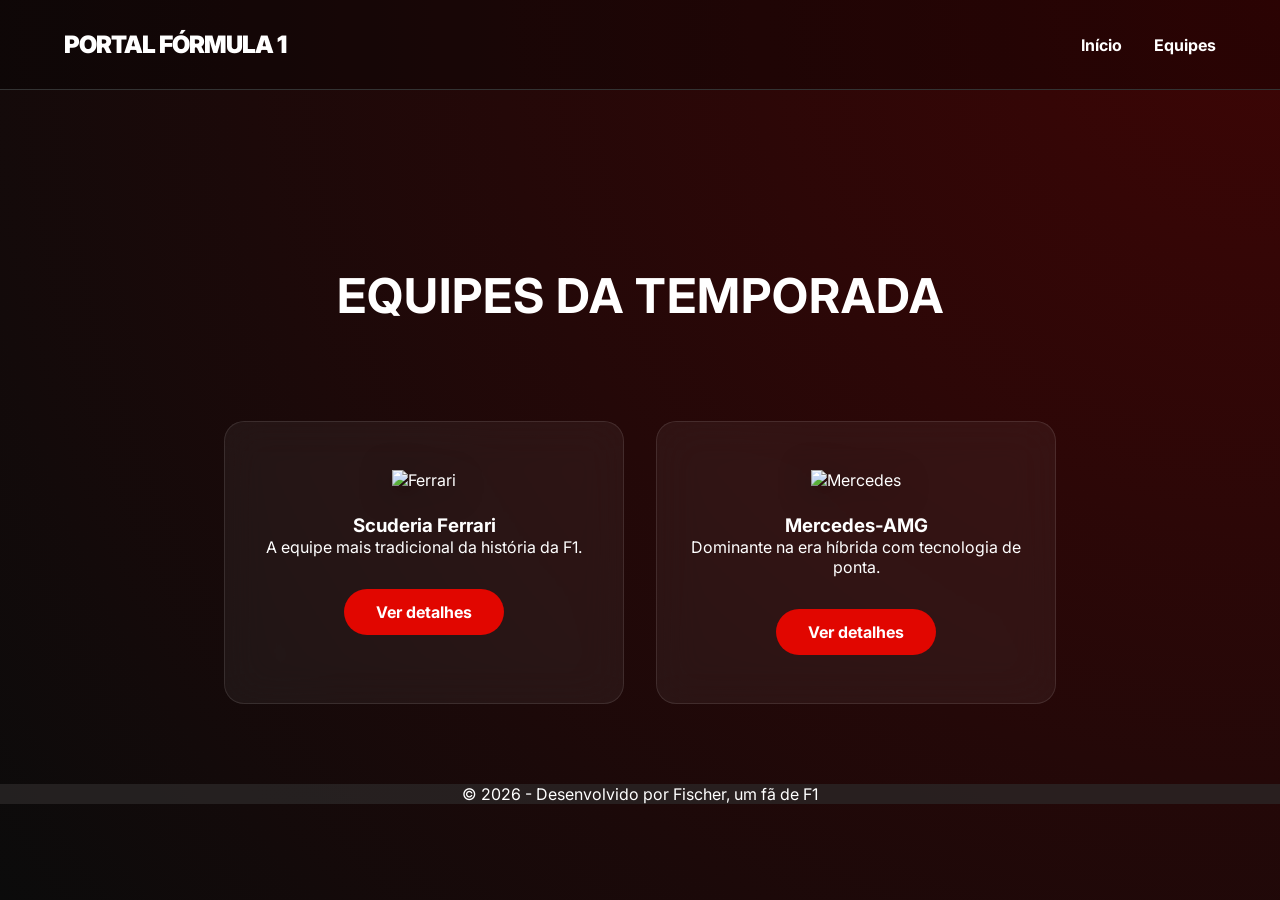
==== index.html @ eaa626af "first commit" ====
<!DOCTYPE html>
<html lang="pt-br">
<head>
    <meta charset="UTF-8">
    <meta name="viewport" content="width=device-width, initial-scale=1.0">
    <title>F1 World - Equipes</title>
    <link rel="stylesheet" href="style.css">
</head>
<body>

    <header>
        <h1>Portal Fórmula 1</h1>
        <nav>
            <ul>
                <li><a href="index.html" class="btn-header">Início</a></li>
                <li><a href="#equipes" class="btn-header">Equipes</a></li>
            </ul>
        </nav>
    </header>

    <main>
        
        <section id="equipes">
            <h2>Equipes da Temporada</h2>
            
            <div class="team-grid">
                
                <article class="team-card">
                    <img src="logo-ferrari.png" alt="Ferrari">
                    <h3>Scuderia Ferrari</h3>
                    <p>A equipe mais tradicional da história da F1.</p>
                    <a href="ferrari.html" class="btn-details">Ver detalhes</a>
                </article>

                <article class="team-card">
                    <img src="logo-mercedes.png" alt="Mercedes">
                    <h3>Mercedes-AMG</h3>
                    <p>Dominante na era híbrida com tecnologia de ponta.</p>
                    <a href="mercedes.html" class="btn-details">Ver detalhes</a>
                </article>

            </div>
    </section>
    </main>

    <footer>
        <p>&copy; 2026 - Desenvolvido por Fischer, um fã de F1</p>
    </footer>


    <script src="script.js"></script>
</body>
</html>
---- style.css ----
/* 1. Importando uma fonte moderna do Google Fonts */
@import url('https://fonts.googleapis.com/css2?family=Inter:wght@400;700;900&display=swap');

/* 2. Variáveis de Cor (Facilita a manutenção) */
:root {
    --f1-red: #e10600;
    --dark-grey: #1a1a1a;
    /* Cores para o efeito de vidro */
    --glass: rgba(255, 255, 255, 0.05);
    --glass-border: rgba(255, 255, 255, 0.1);
}

/* 3. Reset Básico (Remove margens padrão do navegador) */
* {
    margin: 0;
    padding: 0;
    box-sizing: border-box;
}

body {
    font-family: 'Inter', sans-serif;
    color: white;
    min-height: 100vh;
    background: radial-gradient(circle at top right, #3d0505, #0b0b0b);
    background-attachment: fixed;
}

/* 4. Header Estilo Webflow */
header {
    height: 10vh;
    display: flex;
    justify-content: space-between;
    align-items: center;
    background: rgba(0, 0, 0, 0.3);
    padding: 2em 5%;
    border-bottom: 1px solid #333;
}

header h1 {
    font-weight: 900;
    text-transform: uppercase;
    letter-spacing: -1px;
    font-size: 1.5em;
}

nav ul {
    display: flex;
    list-style: none;
    gap: 2em;
}

nav a {
    color: white;
    text-decoration: none;
    font-weight: 700;
    transition: 0.3s;
}

nav a:hover {
    color: var(--f1-red);
}

/* 5. Grid de Equipes (Página Principal) */
#equipes {
    padding: 5em 5%;
}

#equipes h2 {
    text-align: center;
    font-size: 3em;
    padding: 2em 0;
    text-transform: uppercase;
    letter-spacing: 1px;
    /*margin-bottom: 3em;*/
}

/* --- O segredo do alinhamento "Um ao lado do outro" --- */
.team-grid {
    display: flex; /* Faz os itens ficarem em linha */
    flex-wrap: wrap; /* Se não couber na tela, ele joga para baixo (importante para celular) */
    justify-content: center; /* Centraliza os cards */
    gap: 2em; /* Espaço entre os cards */
    padding: 0 5%;
}

/* --- Card Estilo Vidro Fosco --- */
.team-card {
    flex: 1; /* Faz os cards tentarem ocupar o mesmo espaço */
    min-width: 300px; /* Não deixa o card ficar espremido demais */
    max-width: 400px; /* Não deixa o card ficar largo demais em telas gigantes */
    
    background: var(--glass);
    backdrop-filter: blur(20px); /* O desfoque do vidro */
    
    border: 1px solid var(--glass-border);
    border-radius: 20px;
    padding: 3em 2em;
    text-align: center;
    transition: all 0.4s ease;
}

.team-card:hover {
    transform: translateY(-10px);
    background: rgba(225, 6, 0, 0.1); /* Fica levemente avermelhado no hover */
    border-color: var(--f1-red);
    box-shadow: 0 20px 40px rgba(0,0,0,0.4);
}

.team-card img {
    width: 100px;
    filter: drop-shadow(0 5px 15px rgba(0,0,0,0.5));
    margin-bottom: 1.5rem;
}

.btn-details {
    display: inline-block;
    margin-top: 2em;
    padding: 0.8em 2em;
    background: var(--f1-red);
    color: white;
    text-decoration: none;
    border-radius: 50px;
    font-weight: bold;
    transition: 0.3s;
}

.btn-details:hover {
    box-shadow: 0 0 20px var(--f1-red);
    letter-spacing: 1px;
}

footer {
    text-align: center;
    background-color: rgba(44, 39, 39, 0.745);
}
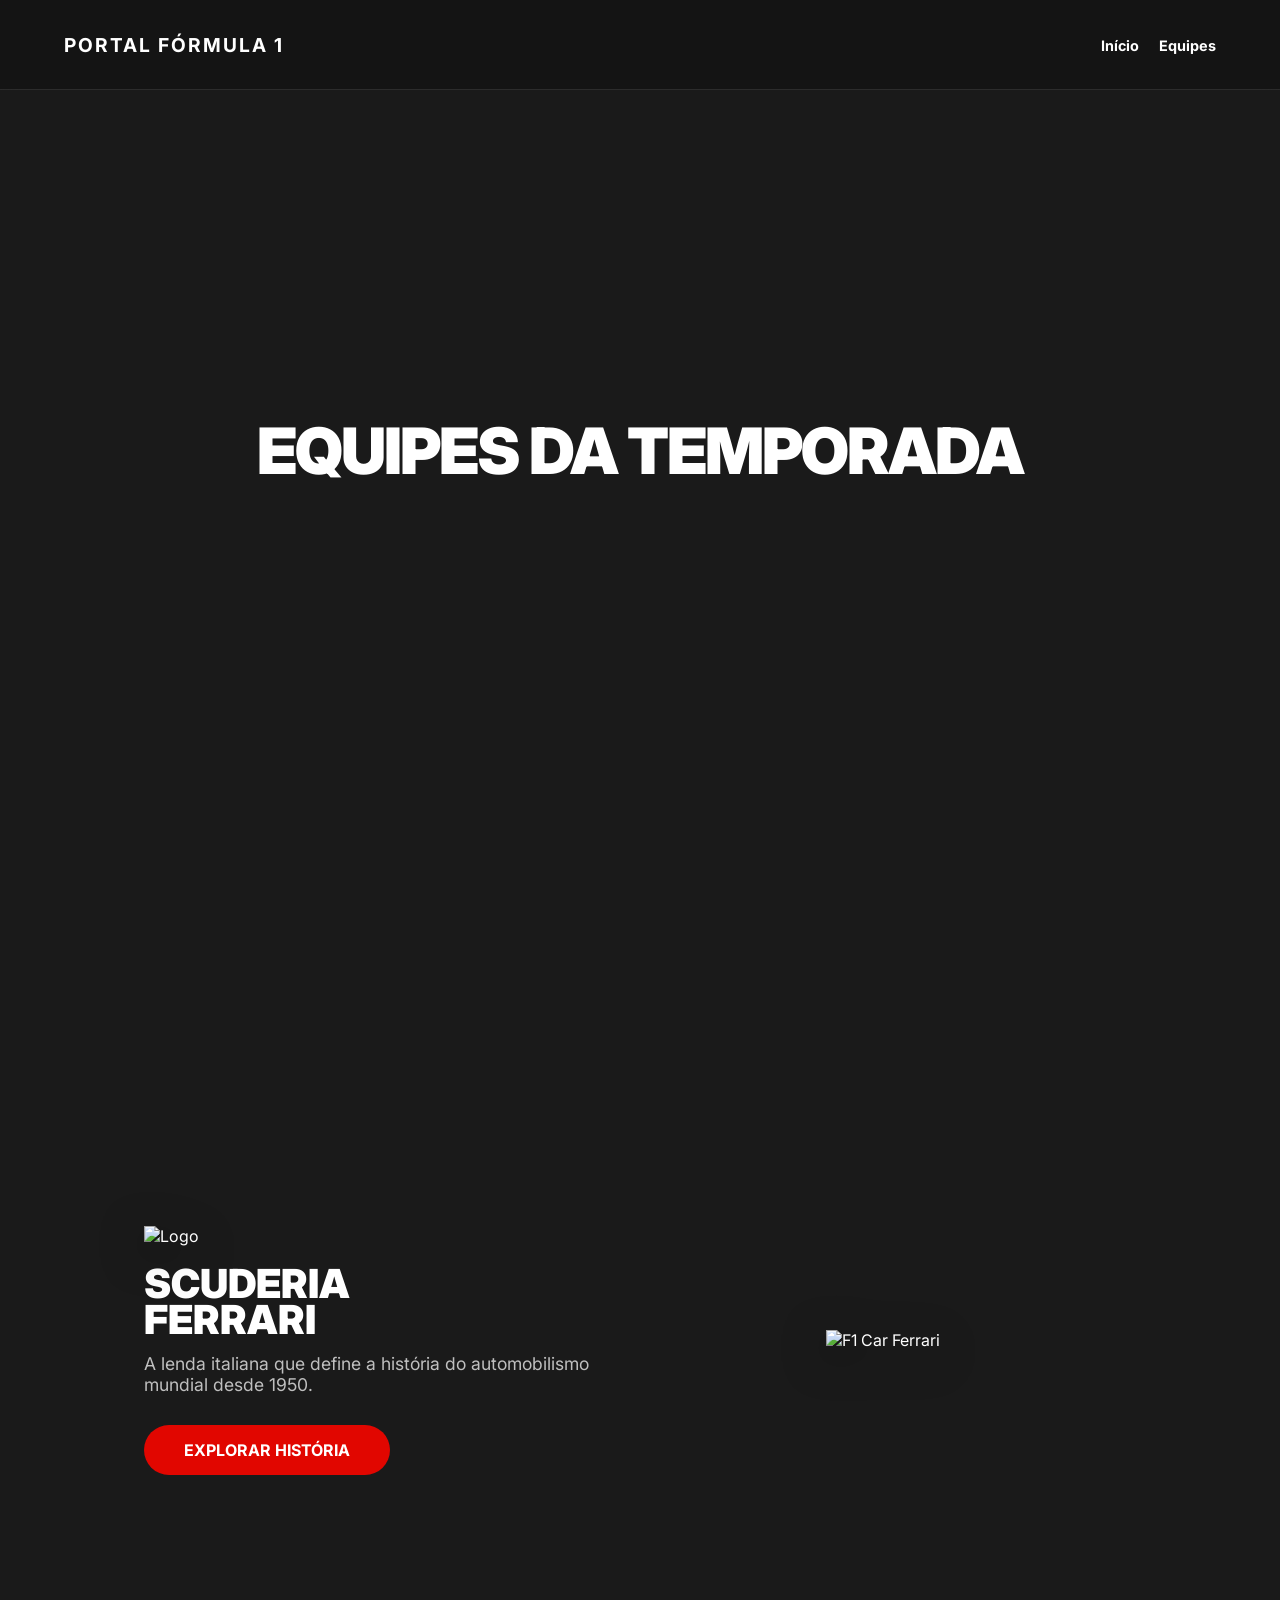
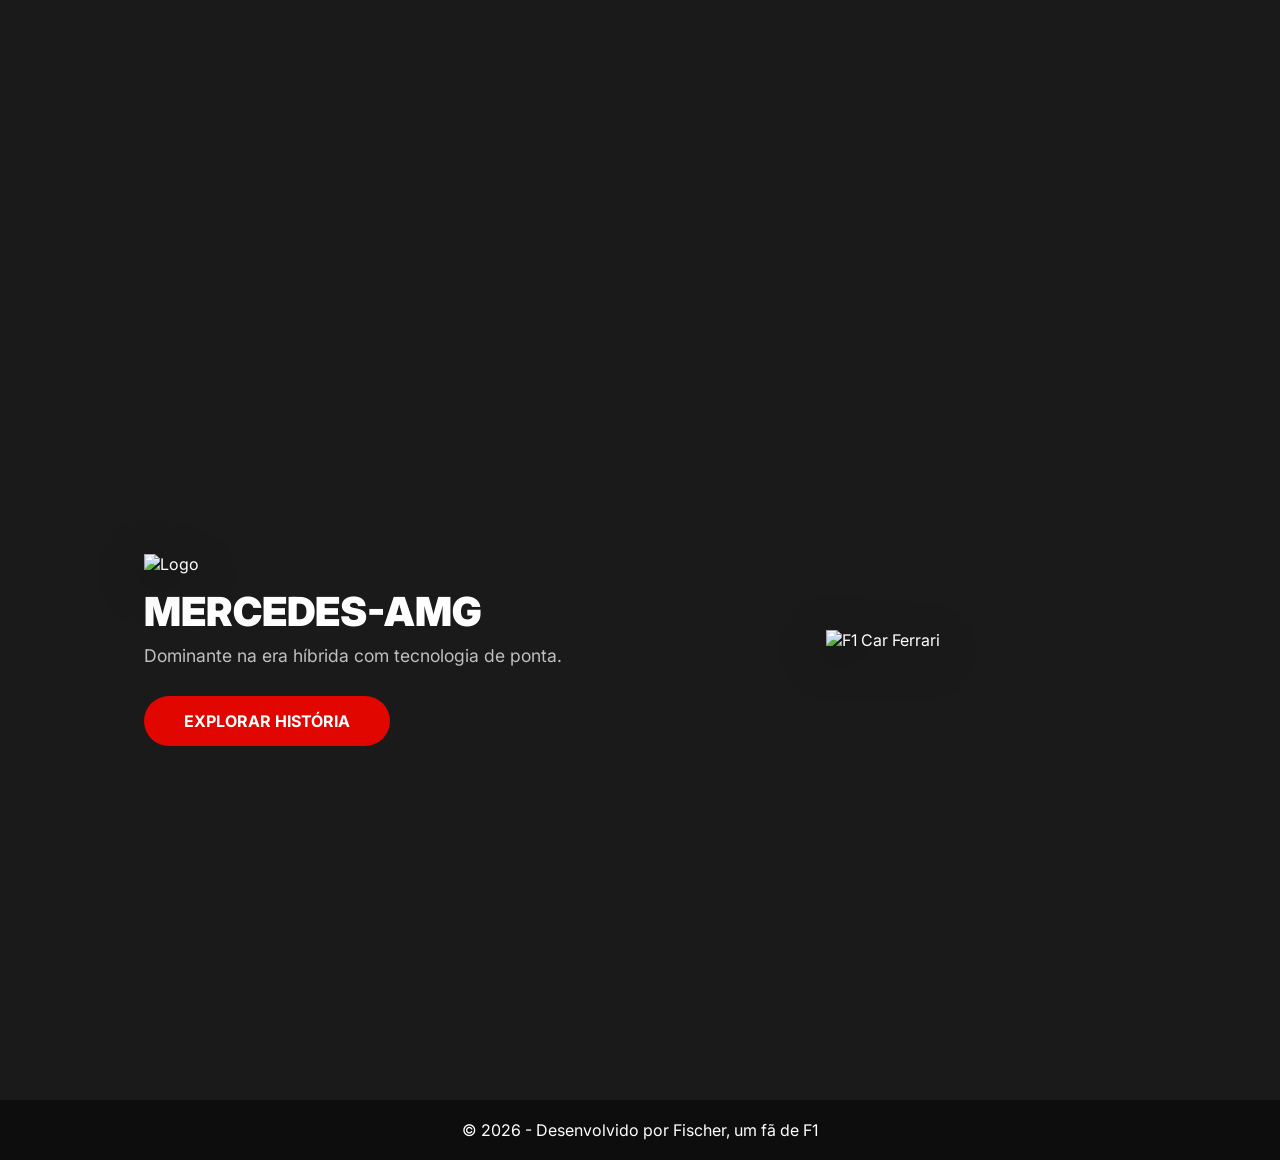
==== commit f6b1d83b: "The temas sections changed its structure, scroll snap web site, full page contents" ====
--- a/index.html
+++ b/index.html
@@ -19,35 +19,44 @@
     </header>
 
     <main>
-        
-        <section id="equipes">
+        <section class="full-page intro">
             <h2>Equipes da Temporada</h2>
-            
-            <div class="team-grid">
-                
-                <article class="team-card">
-                    <img src="logo-ferrari.png" alt="Ferrari">
-                    <h3>Scuderia Ferrari</h3>
-                    <p>A equipe mais tradicional da história da F1.</p>
-                    <a href="ferrari.html" class="btn-details">Ver detalhes</a>
-                </article>
+        </section>
 
-                <article class="team-card">
-                    <img src="logo-mercedes.png" alt="Mercedes">
+        <section class="full-page team-section" data-color="#e10600">
+            <article class="team-content">
+                <div class="team-info">
+                    <img src="logo-ferrari-small.png" alt="Logo" style="width: 60px; margin-bottom: 20px;">
+                    <h3>Scuderia<br>Ferrari</h3>
+                    <p>A lenda italiana que define a história do automobilismo mundial desde 1950.</p>
+                    <a href="teams/ferrari.html" class="btn-details">Explorar História</a>
+                </div>
+                <div class="team-image">
+                    <img src="carro-ferrari.png" alt="F1 Car Ferrari">
+                </div>
+            </article>
+        </section>
+
+
+        <section class="full-page team-section" data-color="#00a19c">
+            <article class="team-content">
+                <div class="team-info">
+                    <img src="logo-ferrari-small.png" alt="Logo" style="width: 60px; margin-bottom: 20px;">
                     <h3>Mercedes-AMG</h3>
                     <p>Dominante na era híbrida com tecnologia de ponta.</p>
-                    <a href="mercedes.html" class="btn-details">Ver detalhes</a>
-                </article>
-
-            </div>
-    </section>
+                    <a href="teams/mercedes.html" class="btn-details">Explorar História</a>
+                </div>
+                <div class="team-image">
+                    <img src="carro-ferrari.png" alt="F1 Car Ferrari">
+                </div>
+            </article>
+        </section> 
     </main>
 
     <footer>
         <p>&copy; 2026 - Desenvolvido por Fischer, um fã de F1</p>
     </footer>
 
-
     <script src="script.js"></script>
 </body>
 </html>
--- a/style.css
+++ b/style.css
@@ -1,135 +1,194 @@
-/* 1. Importando uma fonte moderna do Google Fonts */
 @import url('https://fonts.googleapis.com/css2?family=Inter:wght@400;700;900&display=swap');
 
-/* 2. Variáveis de Cor (Facilita a manutenção) */
 :root {
     --f1-red: #e10600;
-    --dark-grey: #1a1a1a;
-    /* Cores para o efeito de vidro */
     --glass: rgba(255, 255, 255, 0.05);
     --glass-border: rgba(255, 255, 255, 0.1);
 }
 
-/* 3. Reset Básico (Remove margens padrão do navegador) */
 * {
     margin: 0;
     padding: 0;
     box-sizing: border-box;
 }
 
+/* Configuração do Scroll 'Imã' */
+html {
+    scroll-snap-type: y inherit;
+    scroll-behavior: smooth;
+}
+
 body {
     font-family: 'Inter', sans-serif;
     color: white;
-    min-height: 100vh;
-    background: radial-gradient(circle at top right, #3d0505, #0b0b0b);
-    background-attachment: fixed;
+    background-color: #1a1a1a; /* Cor inicial */
+    transition: background-color 0.8s ease; /* Transição suave da cor de fundo */
 }
 
-/* 4. Header Estilo Webflow */
+/* Header Fixo e Transparente */
 header {
+    position: fixed;
+    top: 0;
+    width: 100%;
     height: 10vh;
     display: flex;
     justify-content: space-between;
     align-items: center;
-    background: rgba(0, 0, 0, 0.3);
-    padding: 2em 5%;
-    border-bottom: 1px solid #333;
+    padding: 0 5%;
+    background: rgba(0, 0, 0, 0.2);
+    backdrop-filter: blur(10px);
+    z-index: 1000;
+    border-bottom: 1px solid var(--glass-border);
 }
 
 header h1 {
-    font-weight: 900;
+    font-size: 1.2rem;
     text-transform: uppercase;
-    letter-spacing: -1px;
-    font-size: 1.5em;
+    letter-spacing: 2px;
 }
 
 nav ul {
     display: flex;
     list-style: none;
-    gap: 2em;
+    gap: 20px;
 }
 
 nav a {
     color: white;
     text-decoration: none;
     font-weight: 700;
-    transition: 0.3s;
+    font-size: 0.9rem;
 }
 
-nav a:hover {
-    color: var(--f1-red);
+/* Seções de Tela Cheia */
+.full-page {
+    height: 100vh;
+    width: 100%;
+    display: flex;
+    flex-direction: column;
+    justify-content: center;
+    align-items: center;
+    scroll-snap-align: start; /* Gruda no topo */
+    padding: 20px;
 }
 
-/* 5. Grid de Equipes (Página Principal) */
-#equipes {
-    padding: 5em 5%;
+/* Título de Introdução */
+.intro h2 {
+    font-size: 5vw; /* Tamanho responsivo */
+    text-transform: uppercase;
+    font-weight: 900;
+    letter-spacing: -2px;
 }
 
-#equipes h2 {
-    text-align: center;
-    font-size: 3em;
-    padding: 2em 0;
-    text-transform: uppercase;
-    letter-spacing: 1px;
-    /*margin-bottom: 3em;*/
+/* Conteúdo do Time (O "Card" Gigante) */
+/* Removemos o estilo de "caixa" e deixamos o conteúdo livre */
+.team-content {
+    width: 100%;
+    height: 100%;
+    display: grid;
+    /* Criamos 2 colunas: uma para texto e outra para a imagem do carro */
+    grid-template-columns: 1fr 1fr; 
+    align-items: center;
+    padding: 0 10%;
+    gap: 50px;
 }
 
-/* --- O segredo do alinhamento "Um ao lado do outro" --- */
-.team-grid {
-    display: flex; /* Faz os itens ficarem em linha */
-    flex-wrap: wrap; /* Se não couber na tela, ele joga para baixo (importante para celular) */
-    justify-content: center; /* Centraliza os cards */
-    gap: 2em; /* Espaço entre os cards */
-    padding: 0 5%;
+/* Estilo para o lado do Texto */
+.team-info {
+    text-align: left; /* Alinhado à esquerda para um ar mais editorial */
+    z-index: 2;
 }
 
-/* --- Card Estilo Vidro Fosco --- */
-.team-card {
-    flex: 1; /* Faz os cards tentarem ocupar o mesmo espaço */
-    min-width: 300px; /* Não deixa o card ficar espremido demais */
-    max-width: 400px; /* Não deixa o card ficar largo demais em telas gigantes */
-    
-    background: var(--glass);
-    backdrop-filter: blur(20px); /* O desfoque do vidro */
-    
-    border: 1px solid var(--glass-border);
-    border-radius: 20px;
-    padding: 3em 2em;
-    text-align: center;
-    transition: all 0.4s ease;
+.team-info h3 {
+    font-size: clamp(3em, 8vw, 6em); /* Fonte gigante que se ajusta à tela */
+    font-weight: 900;
+    text-transform: uppercase;
+    line-height: 0.9;
+    margin-bottom: 20px;
 }
 
-.team-card:hover {
-    transform: translateY(-10px);
-    background: rgba(225, 6, 0, 0.1); /* Fica levemente avermelhado no hover */
-    border-color: var(--f1-red);
-    box-shadow: 0 20px 40px rgba(0,0,0,0.4);
+.team-info p {
+    font-size: 1.2rem;
+    max-width: 450px;
+    margin-bottom: 40px;
+    opacity: 0.9;
 }
 
-.team-card img {
-    width: 100px;
-    filter: drop-shadow(0 5px 15px rgba(0,0,0,0.5));
-    margin-bottom: 1.5rem;
+/* Estilo para a imagem (O Carro ou Logo Gigante) */
+.team-image {
+    display: flex;
+    justify-content: center;
+    align-items: center;
 }
 
+.team-image img {
+    width: 120%; /* Faz a imagem "transbordar" um pouco para dar estilo */
+    max-width: 800px;
+    filter: drop-shadow(0 20px 50px rgba(0,0,0,0.5));
+    transition: transform 0.5s ease;
+}
+
+/* Efeito de movimento na imagem quando passamos o mouse na seção */
+.team-section:hover .team-image img {
+    transform: scale(1.05) rotate(-2deg);
+}
+
+/* Responsividade: No celular, vira uma coluna só */
+@media (max-width: 900px) {
+    .team-content {
+        grid-template-columns: 1fr;
+        text-align: center;
+        padding-top: 10vh;
+    }
+    .team-info {
+        text-align: center;
+    }
+    .team-info p {
+        margin: 0 auto 30px auto;
+    }
+    .team-image img {
+        width: 100%;
+    }
+}
+
+.team-content img {
+    width: 150px;
+    margin-bottom: 20px;
+    filter: drop-shadow(0 10px 20px rgba(0,0,0,0.5));
+}
+
+.team-content h3 {
+    font-size: 2.5rem;
+    margin-bottom: 15px;
+}
+
+.team-content p {
+    font-size: 1.1rem;
+    color: rgba(255,255,255,0.8);
+    margin-bottom: 30px;
+}
+
+/* Botão Moderno */
 .btn-details {
     display: inline-block;
-    margin-top: 2em;
-    padding: 0.8em 2em;
+    padding: 15px 40px;
     background: var(--f1-red);
     color: white;
     text-decoration: none;
     border-radius: 50px;
     font-weight: bold;
-    transition: 0.3s;
+    text-transform: uppercase;
+    transition: 0.3s ease;
 }
 
 .btn-details:hover {
-    box-shadow: 0 0 20px var(--f1-red);
-    letter-spacing: 1px;
+    transform: scale(1.05);
+    box-shadow: 0 0 30px var(--f1-red);
 }
 
 footer {
+    padding: 20px;
     text-align: center;
-    background-color: rgba(44, 39, 39, 0.745);
+    background: rgba(0,0,0,0.5);
+    scroll-snap-align: end;
 }
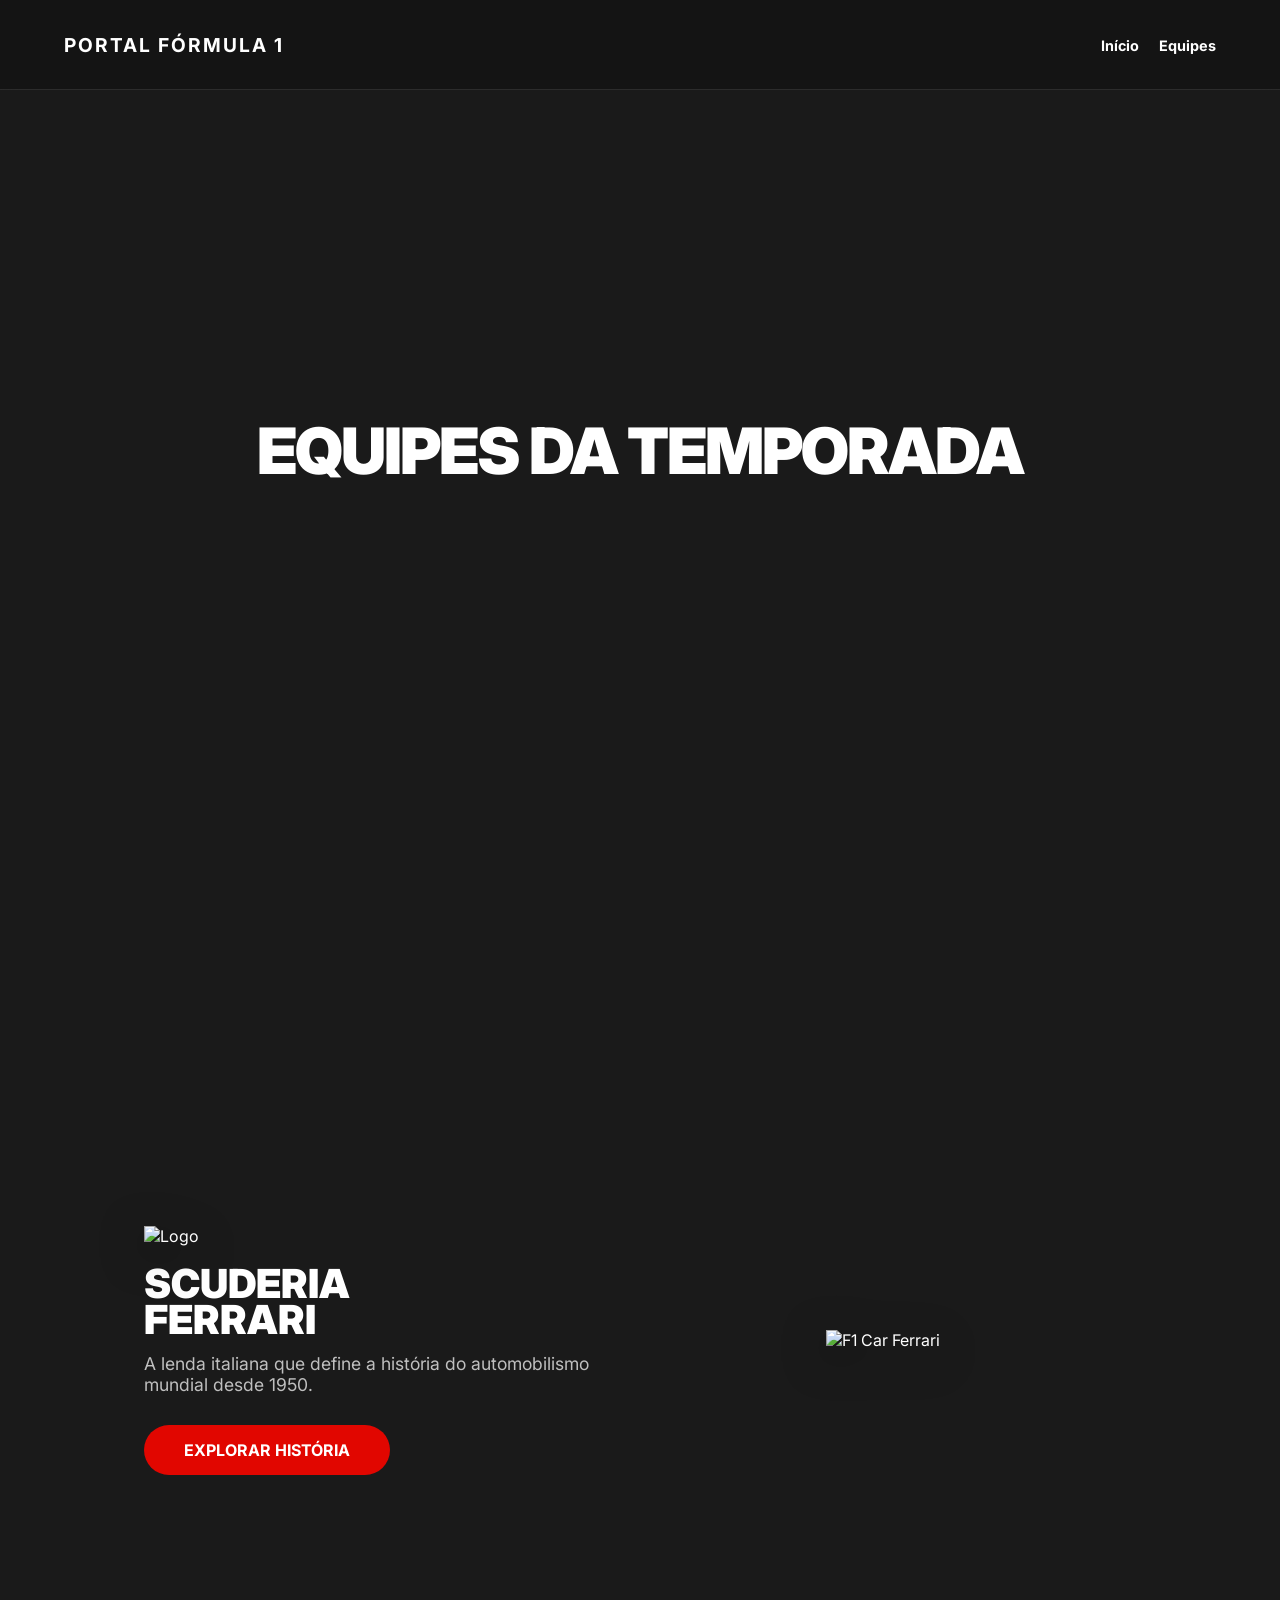
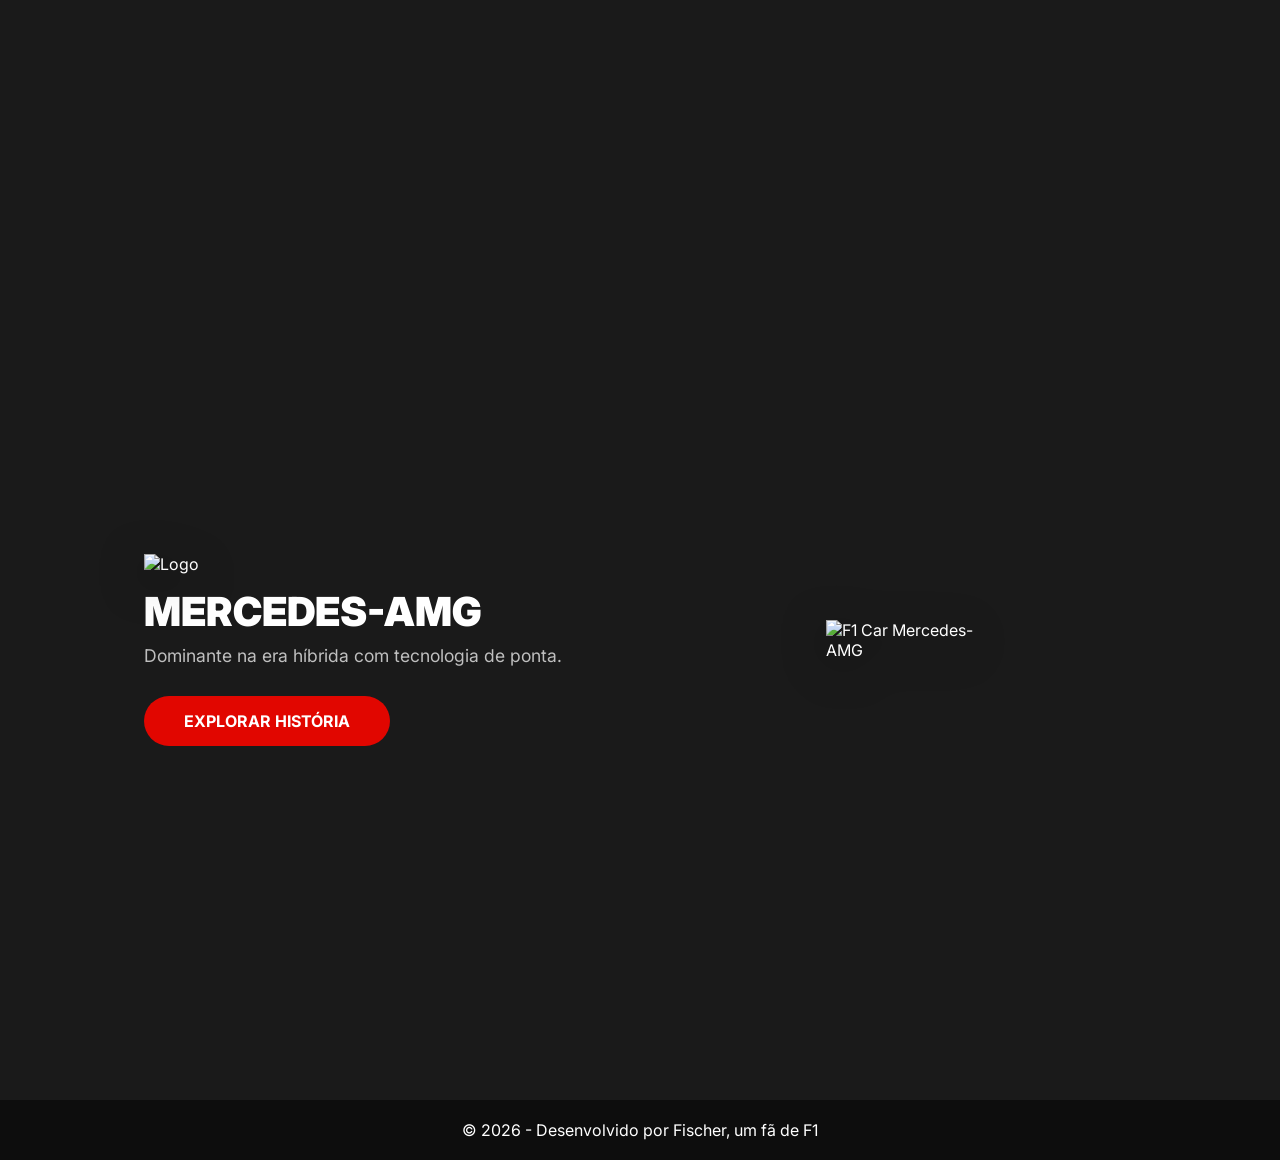
==== commit 25970532: "Ferrari html is on up, team-logic and team-details was created, count numbers at the teams sites, Mc" ====
--- a/index.html
+++ b/index.html
@@ -47,7 +47,7 @@
                     <a href="teams/mercedes.html" class="btn-details">Explorar História</a>
                 </div>
                 <div class="team-image">
-                    <img src="carro-ferrari.png" alt="F1 Car Ferrari">
+                    <img src="carro-ferrari.png" alt="F1 Car Mercedes-AMG">
                 </div>
             </article>
         </section> 
--- a/style.css
+++ b/style.css
@@ -18,11 +18,31 @@
     scroll-behavior: smooth;
 }
 
+/* Estado inicial: Escondido e um pouco abaixo */
+.team-info, .team-image {
+    opacity: 0;
+    transform: translateY(40px);
+    transition: all 1s cubic-bezier(0.22, 1, 0.36, 1); /* Curva suave de movimento */
+}
+
+/* Estado final: Visível e no lugar (Ativado pelo JS) */
+.team-section.active .team-info,
+.team-section.active .team-image {
+    opacity: 1;
+    transform: translateY(0);
+}
+
+/* Pequeno atraso na imagem para não subir tudo junto (mais elegante) */
+.team-section.active .team-image {
+    transition-delay: 0.2s;
+}
+
+/* Ajuste no body para a cor de fundo também ser suave */
 body {
     font-family: 'Inter', sans-serif;
     color: white;
     background-color: #1a1a1a; /* Cor inicial */
-    transition: background-color 0.8s ease; /* Transição suave da cor de fundo */
+    transition: background-color 1.2s cubic-bezier(0.4, 0, 0.2, 1);; /* Transição suave da cor de fundo */
 }
 
 /* Header Fixo e Transparente */
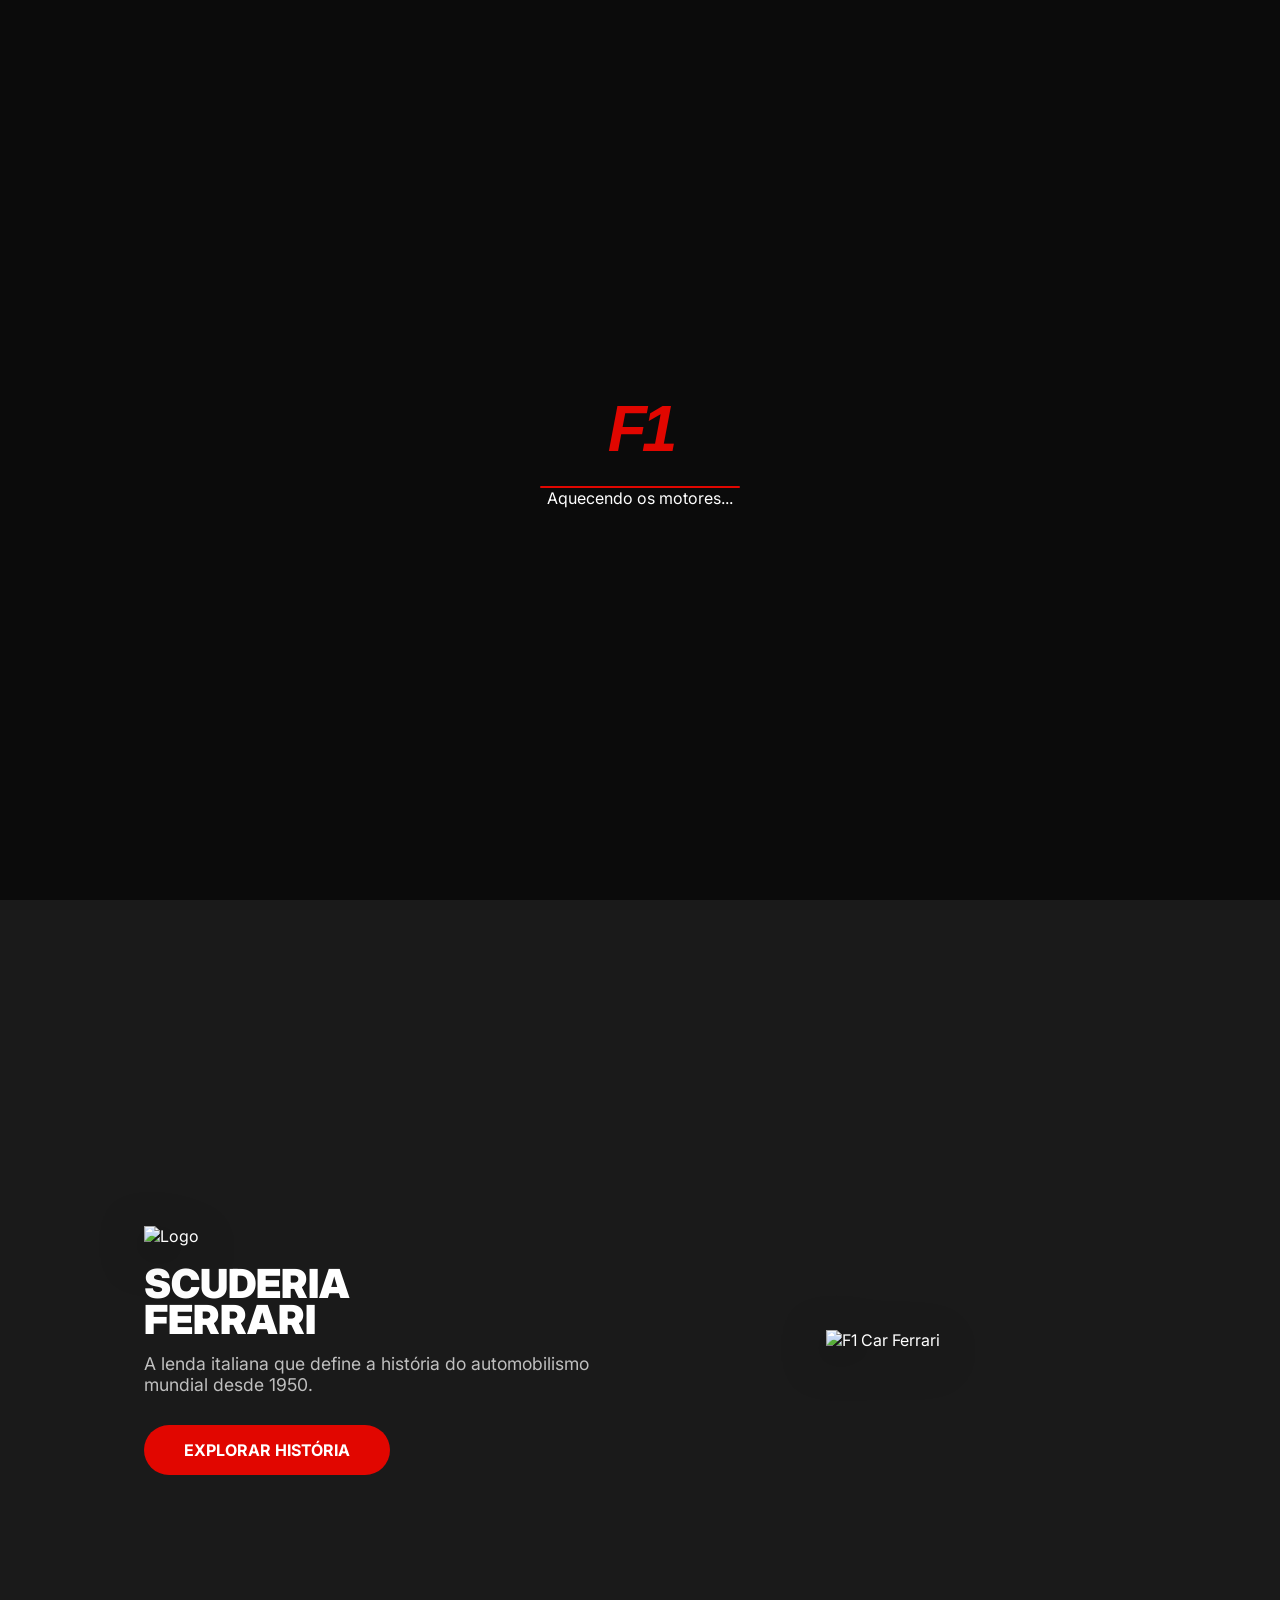
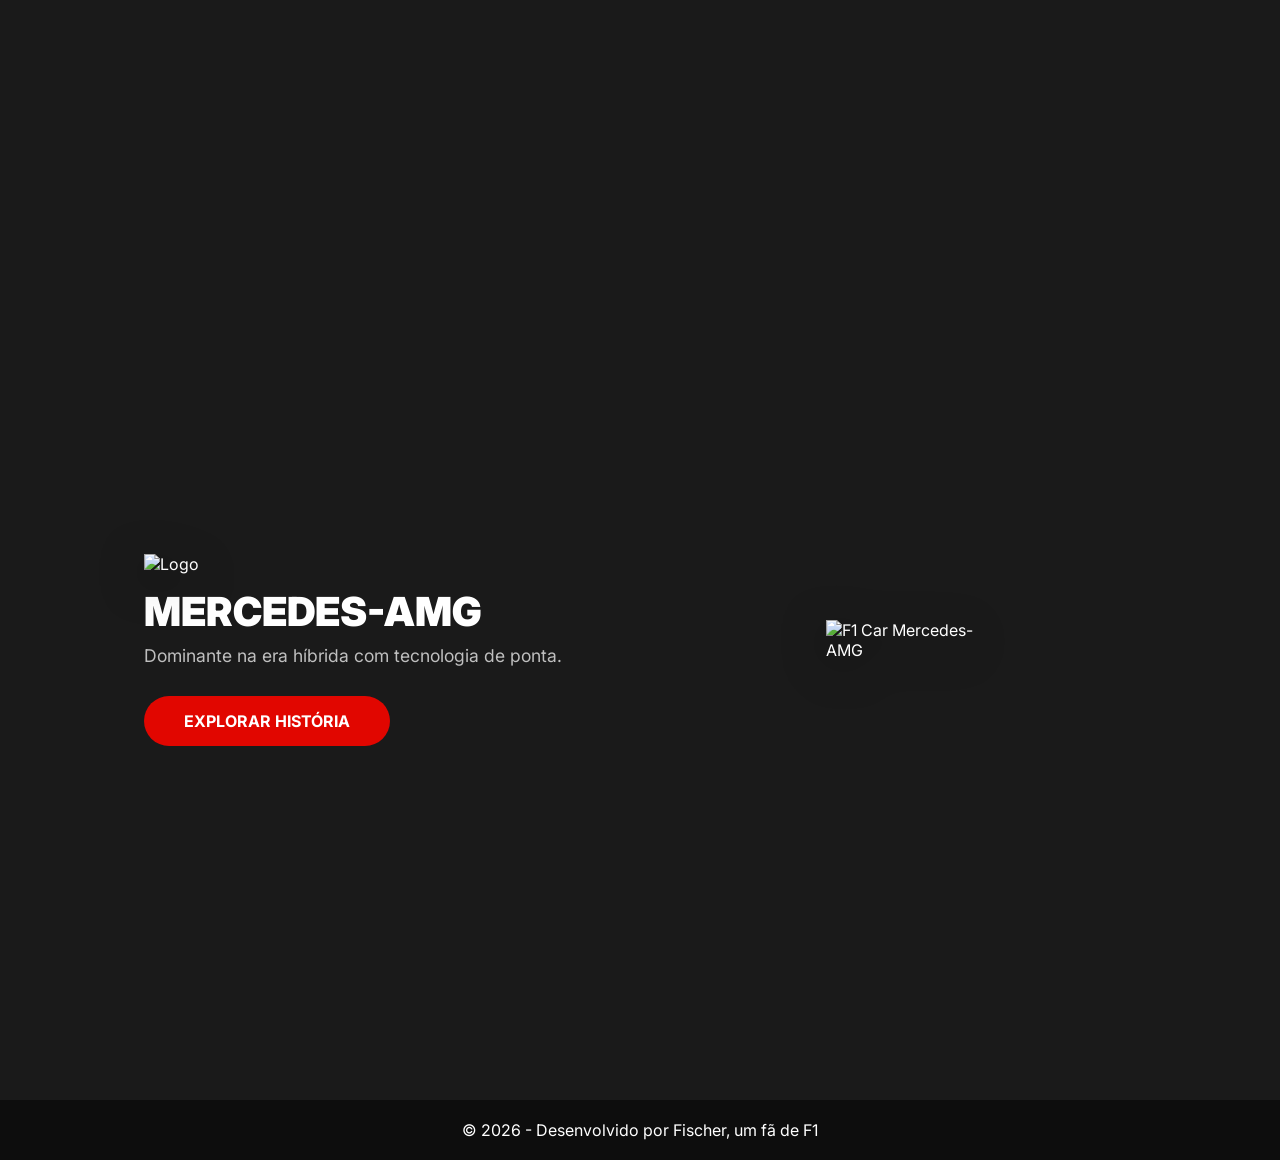
==== commit 66c09c2f: "Add a new intro to home page with a loader, a new menu bar responsive to cellphones, engineering as " ====
--- a/index.html
+++ b/index.html
@@ -7,9 +7,24 @@
     <link rel="stylesheet" href="style.css">
 </head>
 <body>
+    <div id="loader">
+        <div class="loader-content">
+            <div class="f1-logo-loader">F1</div>
+            <div class="progress-bar">
+                <div class="progress-fill"></div>
+            </div>
+            <p>Aquecendo os motores...</p>
+        </div>
+    </div>
 
     <header>
         <h1>Portal Fórmula 1</h1>
+        <div class="menu-toggle" id="mobile-menu">
+            <span class="bar"></span>
+            <span class="bar"></span>
+            <span class="bar"></span>
+        </div>
+
         <nav>
             <ul>
                 <li><a href="index.html" class="btn-header">Início</a></li>
--- a/style.css
+++ b/style.css
@@ -14,8 +14,71 @@
 
 /* Configuração do Scroll 'Imã' */
 html {
-    scroll-snap-type: y inherit;
+    scroll-snap-type: y mandatory;
     scroll-behavior: smooth;
+}
+
+/* --- ESTILO DO LOADER --- */
+#loader {
+    position: fixed;
+    top: 0;
+    left: 0;
+    width: 100%;
+    height: 100vh;
+    background-color: #0b0b0b;
+    display: flex;
+    justify-content: center;
+    align-items: center;
+    z-index: 9999; /* Valor altíssimo para cobrir o Header */
+    transition: opacity 0.8s ease, visibility 0.8s;
+}
+
+.loader-content {
+    text-align: center;
+}
+
+.f1-logo-loader {
+    font-size: 4em;
+    font-weight: 900;
+    color: var(--f1-red);
+    font-style: italic;
+    letter-spacing: -5px;
+    margin-bottom: 20px;
+    animation: pulse 1.5s infinite;
+}
+
+.progress-bar {
+    width: 200px;
+    height: 2px;
+    background: rgba(255, 255, 255, 0.1);
+    margin: 0 auto;
+    border-radius: 10px;
+    overflow: hidden;
+}
+
+.progress-fill {
+    width: 0%;
+    height: 100%;
+    background: var(--f1-red);
+    animation: fillProgress 2.5s forwards;
+}
+
+/* Animações */
+@keyframes pulse {
+    0% { transform: scale(1); opacity: 1; }
+    50% { transform: scale(1.1); opacity: 0.7; }
+    100% { transform: scale(1); opacity: 1; }
+}
+
+@keyframes fillProgress {
+    0% { width: 0%; }
+    100% { width: 100%; }
+}
+
+/* Classe para esconder o loader via JS */
+#loader.hidden {
+    opacity: 0;
+    visibility: hidden;
 }
 
 /* Estado inicial: Escondido e um pouco abaixo */
@@ -92,12 +155,40 @@
     padding: 20px;
 }
 
+.intro {
+    background: linear-gradient(rgba(0,0,0,0.6), rgba(0,0,0,0.6)), url('link-da-sua-imagem-de-pista.jpg');
+    background-size: cover;
+    background-position: center;
+    position: relative;
+    overflow: hidden;
+}
+
 /* Título de Introdução */
 .intro h2 {
     font-size: 5vw; /* Tamanho responsivo */
+    color: var(--f1-red); /* Mudando a cor para vermelho destaque */
     text-transform: uppercase;
     font-weight: 900;
     letter-spacing: -2px;
+    text-shadow: 0 10px 30px rgba(0,0,0,0.5);
+    z-index: 1;
+}
+
+/* Texto Gigante de Fundo (Outline) */
+.intro::before {
+    content: "F1 2026";
+    position: absolute;
+    font-size: 20vw;
+    font-weight: 900;
+    color: transparent;
+    -webkit-text-stroke: 1px rgba(255, 255, 255, 0.1);
+    z-index: 1;
+    white-space: nowrap;
+}
+
+.intro h2 {
+    color: var(--f1-red); /* Mudando a cor para vermelho destaque */
+    
 }
 
 /* Conteúdo do Time (O "Card" Gigante) */
@@ -153,7 +244,7 @@
     transform: scale(1.05) rotate(-2deg);
 }
 
-/* Responsividade: No celular, vira uma coluna só */
+/*---Responsividade: No celular, vira uma coluna só---*/
 @media (max-width: 900px) {
     .team-content {
         grid-template-columns: 1fr;
@@ -169,6 +260,51 @@
     .team-image img {
         width: 100%;
     }
+}
+
+/* --- RESPONSIVIDADE (Celulares) MENU --- */
+@media (max-width: 768px) {
+    /* 1. Esconde a lista padrão e transforma em um menu lateral */
+    .nav-list {
+        position: fixed;
+        top: 0;
+        right: -100%; /* Começa fora da tela */
+        flex-direction: column;
+        background: rgba(0, 0, 0, 0.9);
+        backdrop-filter: blur(20px);
+        width: 70%;
+        height: 100vh;
+        justify-content: center;
+        align-items: center;
+        transition: 0.5s cubic-bezier(0.77, 0.2, 0.05, 1);
+        z-index: 999;
+    }
+
+    /* Quando o menu estiver ativo, ele volta para a tela */
+    .nav-list.active {
+        right: 0;
+    }
+
+    /* 2. Estilo das Barrinhas (Hambúrguer) */
+    .menu-toggle {
+        display: block;
+        cursor: pointer;
+        z-index: 1001;
+    }
+
+    .bar {
+        display: block;
+        width: 25px;
+        height: 3px;
+        margin: 5px auto;
+        background-color: white;
+        transition: 0.3s;
+    }
+
+    /* 3. Animação de X quando o menu abre */
+    #mobile-menu.is-active .bar:nth-child(2) { opacity: 0; }
+    #mobile-menu.is-active .bar:nth-child(1) { transform: translateY(8px) rotate(45deg); }
+    #mobile-menu.is-active .bar:nth-child(3) { transform: translateY(-8px) rotate(-45deg); }
 }
 
 .team-content img {
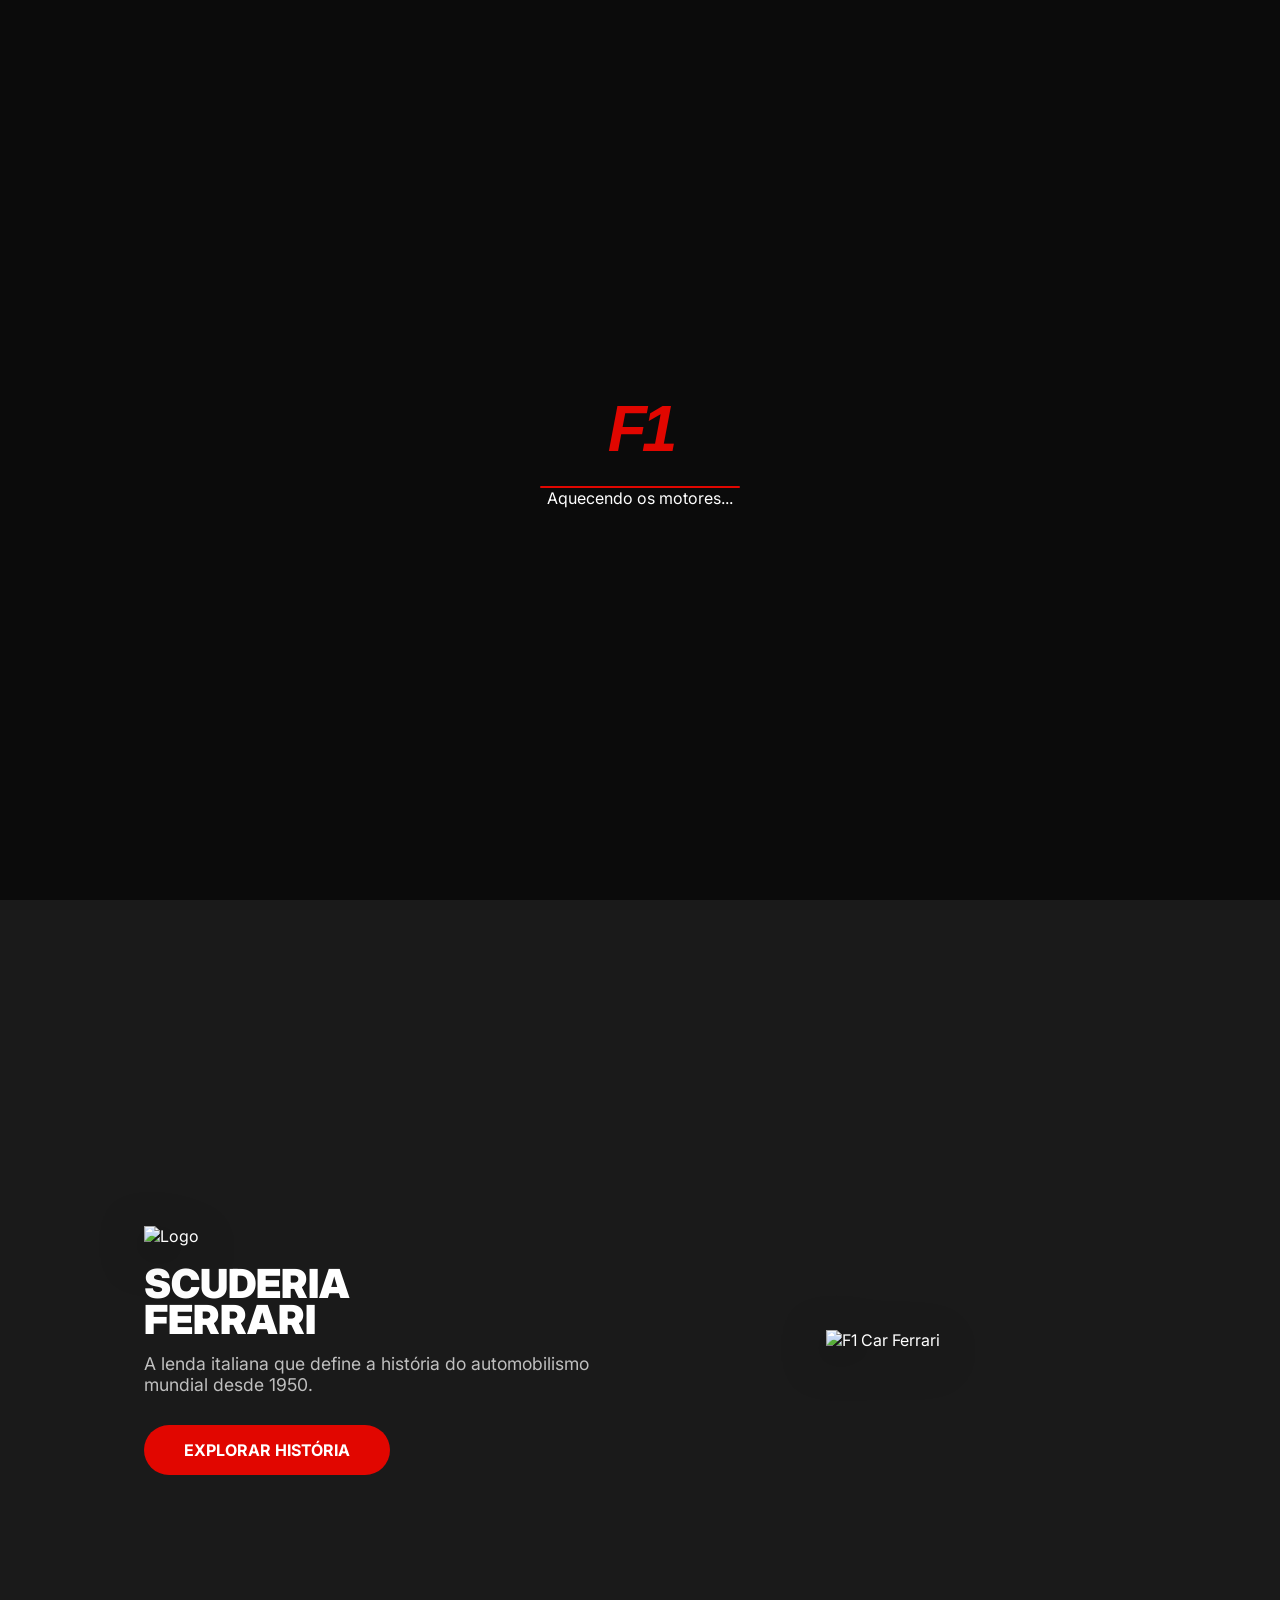
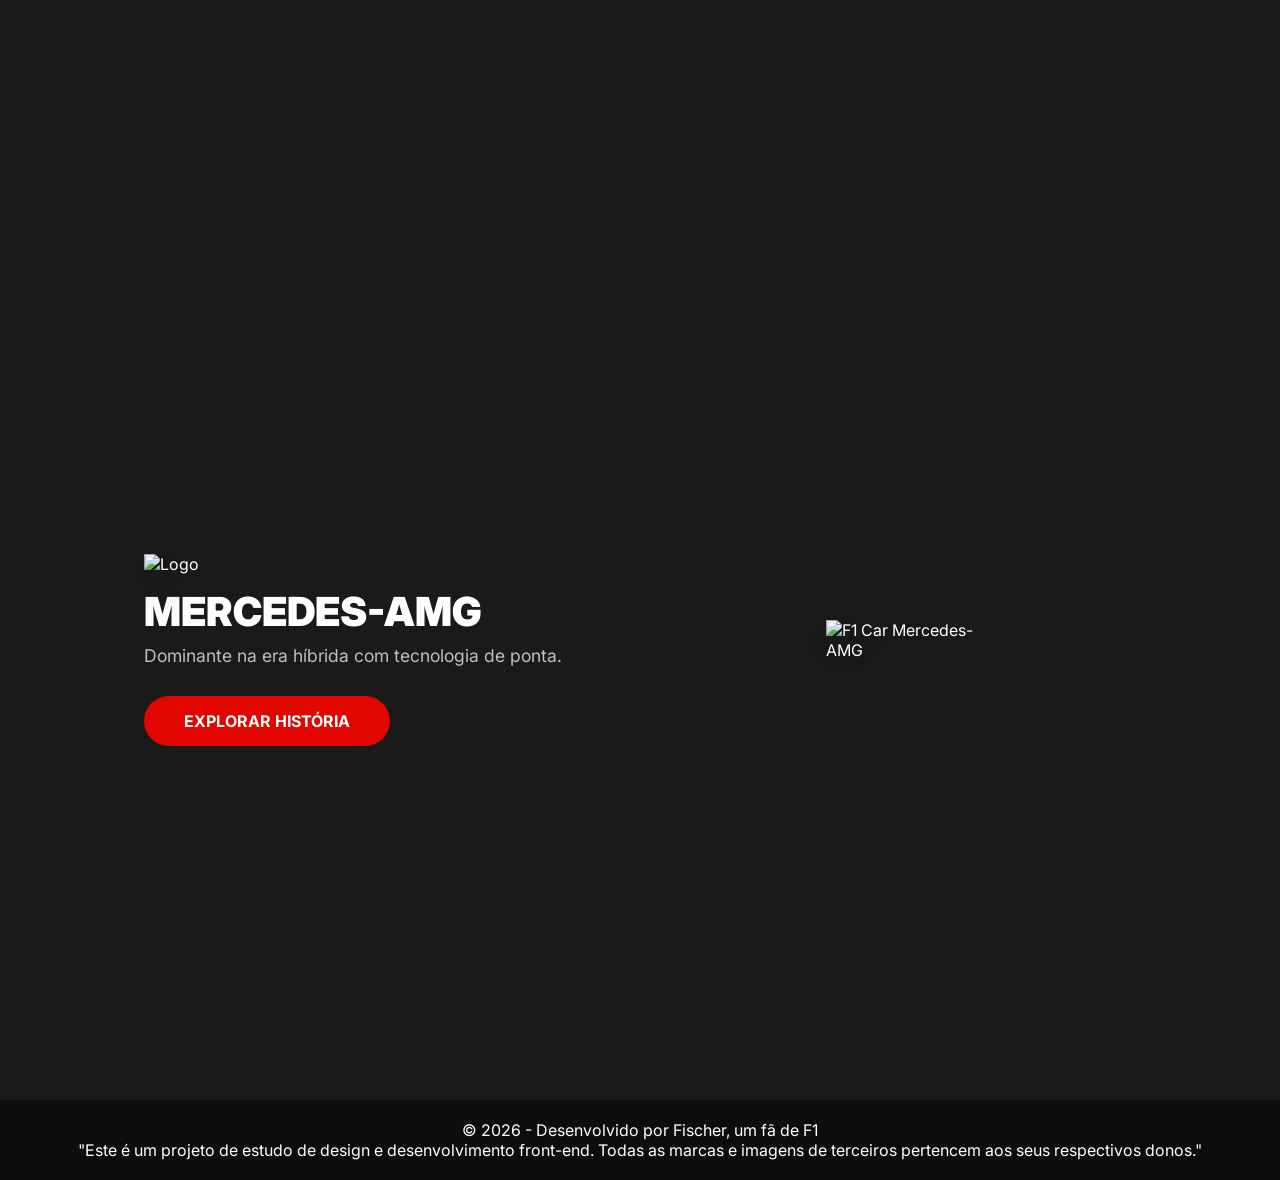
==== commit 57ed65a0: "Add a new menu with cars, for pc and cellphone" ====
--- a/index.html
+++ b/index.html
@@ -6,6 +6,7 @@
     <title>F1 World - Equipes</title>
     <link rel="stylesheet" href="style.css">
 </head>
+
 <body>
     <div id="loader">
         <div class="loader-content">
@@ -19,6 +20,7 @@
 
     <header>
         <h1>Portal Fórmula 1</h1>
+        
         <div class="menu-toggle" id="mobile-menu">
             <span class="bar"></span>
             <span class="bar"></span>
@@ -26,17 +28,45 @@
         </div>
 
         <nav>
-            <ul>
+            <ul class="nav-list">
                 <li><a href="index.html" class="btn-header">Início</a></li>
-                <li><a href="#equipes" class="btn-header">Equipes</a></li>
+                
+                <li class="has-submenu">
+                    <a href="#" class="btn-header">Equipes</a>
+        
+                    <div class="mega-menu">
+                        <div class="menu-teams-grid">
+                            <a href="teams/ferrari.html" class="menu-team-card" style="--clr: #e10600;">
+                                <img src="assets/img/ferrari-carro-menu.webp" alt="Ferrari">
+                                <span>Ferrari</span>
+                            </a>
+                            <a href="teams/mercedes.html" class="menu-team-card" style="--clr: #27f4d2;">
+                                <img src="assets/img/mercedes-carro-menu.webp" alt="Mercedes">
+                                <span>Mercedes</span>
+                            </a>
+                        </div>
+                    </div>
+                </li>
             </ul>
         </nav>
     </header>
 
     <main>
         <section class="full-page intro">
-            <h2>Equipes da Temporada</h2>
+            <div class="marquee">
+                <span>F1 2026 • F1 2026 • F1 2026 • F1 2026 • </span>
+            </div>
+
+            <div class="intro-content">
+                <h2 class="main-title">EQUIPES</h2>
+                <h3 class="sub-title">DA TEMPORADA</h3>
+                <p>A engenharia no limite do impossível.</p>
+            </div>
+
+            <div class="overlay"></div>
+            <img src="assets/img/rastro-luzes.jpg" class="bg-dynamic">
         </section>
+
 
         <section class="full-page team-section" data-color="#e10600">
             <article class="team-content">
@@ -70,6 +100,8 @@
 
     <footer>
         <p>&copy; 2026 - Desenvolvido por Fischer, um fã de F1</p>
+        <p>"Este é um projeto de estudo de design e desenvolvimento front-end.
+            Todas as marcas e imagens de terceiros pertencem aos seus respectivos donos."</p>
     </footer>
 
     <script src="script.js"></script>
--- a/style.css
+++ b/style.css
@@ -99,6 +99,7 @@
 .team-section.active .team-image {
     transition-delay: 0.2s;
 }
+
 
 /* Ajuste no body para a cor de fundo também ser suave */
 body {
@@ -140,7 +141,7 @@
     color: white;
     text-decoration: none;
     font-weight: 700;
-    font-size: 0.9rem;
+    font-size: 0.9em;
 }
 
 /* Seções de Tela Cheia */
@@ -155,12 +156,126 @@
     padding: 20px;
 }
 
+/* --- INTRO RE-DESIGN --- */
 .intro {
-    background: linear-gradient(rgba(0,0,0,0.6), rgba(0,0,0,0.6)), url('link-da-sua-imagem-de-pista.jpg');
-    background-size: cover;
-    background-position: center;
     position: relative;
+    height: 100vh;
+    width: 100%;
+    display: flex;
+    justify-content: center;
+    align-items: center;
+    overflow: hidden; /* Corta o que sobrar do texto gigante */
+    background: #000;
+}
+
+/* Overlay para escurecer a imagem e destacar o texto */
+.overlay {
+    position: absolute;
+    top: 0; left: 0;
+    width: 100%; height: 100%;
+    background: linear-gradient(to bottom, rgba(0,0,0,0.4), rgba(0,0,0,0.8));
+    z-index: 1;
+}
+
+/* Imagem de Fundo Dinâmica e Responsiva */
+.bg-dynamic {
+    position: absolute;
+    top: 0;
+    left: 0;
+    width: 100%;
+    height: 100%;
+    object-fit: cover; /* A mágica: preenche a tela sem esticar a foto */
+    opacity: 0.4; /* Deixa escura para o texto brilhar */
+    z-index: 0;
+}
+
+.marquee {
+    position: absolute;
+    top: 50%;
+    transform: translateY(-50%);
+    width: 100%;
+    z-index: 2; /* Fica atrás do conteúdo (z-index 10) */
+    opacity: 0.1; /* Bem discreto */
+    pointer-events: none;
     overflow: hidden;
+}
+
+.marquee span {
+    display: inline-block;
+    font-size: 20vw;
+    font-weight: 900;
+    color: transparent;
+    -webkit-text-stroke: 1px #fff;
+    white-space: nowrap;
+    padding-left: 100%; /* Empurra o início para fora da tela */
+    animation: marquee-run 25s linear infinite;
+}
+
+@keyframes marquee-run {
+    from { transform: translateX(0); }
+    to { transform: translateX(-50%); }
+}
+
+/* Conteúdo Principal */
+.intro-content {
+    position: relative;
+    z-index: 10;
+    text-align: center;
+}
+
+.main-title {
+    font-size: clamp(5rem, 18vw, 12rem);
+    font-weight: 900;
+    line-height: 0.8;
+    letter-spacing: -8px; /* Deixa as letras "coladas" - estilo F1 */
+    color: #fff;
+    margin: 0;
+}
+
+.sub-title {
+    font-size: clamp(1em, 4vw, 2.5em);
+    font-weight: 400;
+    color: var(--f1-red);
+    text-transform: uppercase;
+    letter-spacing: 10px; /* Aqui o espaçamento largo funciona bem */
+    margin-top: 5px;
+}
+
+.intro-content p {
+    margin-top: 20px;
+    font-weight: 300;
+    opacity: 0.7;
+    letter-spacing: 1px;
+}
+
+.intro h2 {
+    font-size: clamp(3em, 10vw, 8rem); /* Responsividade extrema no texto */
+    color: var(--f1-red);
+    line-height: 1;
+    margin-bottom: 1em;
+}
+
+/* Indicador de Scroll Animado */
+.scroll-indicator {
+    margin-top: 50px;
+    font-size: 0.8em;
+    letter-spacing: 2px;
+    opacity: 0.6;
+}
+
+.arrow {
+    width: 2px;
+    height: 50px;
+    background: var(--f1-red);
+    margin: 10px auto;
+    animation: arrow-down 2s infinite;
+}
+
+@keyframes arrow-down {
+    0% { transform: scaleY(0); transform-origin: top; }
+    50% { transform: scaleY(1); transform-origin: top; }
+    51% { transform: scaleY(1); transform-origin: bottom; }
+    100% { transform: scaleY(0); transform-origin: bottom; }
 }
 
 /* Título de Introdução */
@@ -172,23 +287,6 @@
     letter-spacing: -2px;
     text-shadow: 0 10px 30px rgba(0,0,0,0.5);
     z-index: 1;
-}
-
-/* Texto Gigante de Fundo (Outline) */
-.intro::before {
-    content: "F1 2026";
-    position: absolute;
-    font-size: 20vw;
-    font-weight: 900;
-    color: transparent;
-    -webkit-text-stroke: 1px rgba(255, 255, 255, 0.1);
-    z-index: 1;
-    white-space: nowrap;
-}
-
-.intro h2 {
-    color: var(--f1-red); /* Mudando a cor para vermelho destaque */
-    
 }
 
 /* Conteúdo do Time (O "Card" Gigante) */
@@ -244,52 +342,152 @@
     transform: scale(1.05) rotate(-2deg);
 }
 
-/*---Responsividade: No celular, vira uma coluna só---*/
+
+
+
+/* --- Desktop (Acima de 900px) --- */
+@media (min-width: 901px) {
+    .has-submenu {
+        position: relative; /* Base para o submenu */
+    }
+
+    .mega-menu {
+        position: absolute;
+        top: 100%; /* Aparece logo abaixo do header */
+        left: 50%;
+        transform: translateX(-50%) translateY(20px);
+        background: rgba(10, 10, 10, 0.95);
+        backdrop-filter: blur(15px);
+        padding: 20px;
+        border-radius: 15px;
+        border: 1px solid rgba(255,255,255,0.1);
+        width: 500px;
+        
+        /* Estado inicial: Invisível */
+        opacity: 0;
+        visibility: hidden;
+        transition: all 0.4s cubic-bezier(0.165, 0.84, 0.44, 1);
+    }
+
+    /* O Pulo do Gato: Hover */
+    .has-submenu:hover .mega-menu {
+        opacity: 1;
+        visibility: visible;
+        transform: translateX(-50%) translateY(0);
+    }
+
+    .menu-teams-grid {
+        display: grid;
+        grid-template-columns: repeat(2, 1fr);
+        gap: 15px;
+    }
+}
+
+
+/* --- TUDO PARA MOBILE E TABLETS (Abaixo de 900px) --- */
 @media (max-width: 900px) {
+    .mega-menu {
+        display: block; /* No mobile, ele já faz parte do scroll do menu */
+        margin-top: 20px;
+    }
+    /* 1. Ajuste das Seções de Times (Coluna Única) */
     .team-content {
         grid-template-columns: 1fr;
         text-align: center;
         padding-top: 10vh;
-    }
+        gap: 20px;
+    }
+    
     .team-info {
         text-align: center;
-    }
+        order: 2; /* Texto embaixo no mobile */
+    }
+    
     .team-info p {
         margin: 0 auto 30px auto;
     }
+    
+    .team-image {
+        order: 90%;
+        max-width: 350px; /* Imagem em cima no mobile */
+    }
+
     .team-image img {
         width: 100%;
-    }
-}
-
-/* --- RESPONSIVIDADE (Celulares) MENU --- */
-@media (max-width: 768px) {
-    /* 1. Esconde a lista padrão e transforma em um menu lateral */
+        max-width: 400px; /* Evita que o carro fique gigante demais no celular */
+    }
+
+    nav {
+        order: 3; /* Garante que o nav não empurre o título do header */
+    }
+
+    /* 2. Menu Mobile (A Lista que desliza) */
     .nav-list {
-        position: fixed;
-        top: 0;
-        right: -100%; /* Começa fora da tela */
+        position: fixed !important;
+        top: 0 !important; /* CORREÇÃO: Força o menu a começar no topo da tela */
+        left: 0;
+        width: 100%;
+        height: 100vh;
+        background: rgba(0, 0, 0, 0.98);
+        backdrop-filter: blur(20px);
+        
+        display: flex !important;
         flex-direction: column;
-        background: rgba(0, 0, 0, 0.9);
-        backdrop-filter: blur(20px);
-        width: 70%;
-        height: 100vh;
+        align-items: center;
         justify-content: center;
-        align-items: center;
-        transition: 0.5s cubic-bezier(0.77, 0.2, 0.05, 1);
-        z-index: 999;
-    }
-
-    /* Quando o menu estiver ativo, ele volta para a tela */
+        gap: 40px;
+        
+        /* Estado escondido (empurrado para a direita) */
+        transform: translateX(100%);
+        transition: transform 0.5s cubic-bezier(0.77, 0.2, 0.05, 1);
+        z-index: 9999; /* Fica acima de TUDO */
+        visibility: hidden;
+    }
+
     .nav-list.active {
-        right: 0;
-    }
-
-    /* 2. Estilo das Barrinhas (Hambúrguer) */
+        transform: translateX(0);
+        visibility: visible;
+    }
+
+    /* Links do Menu */
+    .nav-list a {
+        font-size: 2.5em; /* Ajustei para não quebrar em telas menores */
+        font-weight: 900;
+        text-transform: uppercase;
+        color: #fff;
+        text-decoration: none;
+        letter-spacing: -1px;
+    }
+
+    /* Efeito de Hover/Toque */
+    .nav-list a:active, .nav-list a:hover {
+        color: var(--f1-red);
+        transform: skewX(-10deg); /* Inclinação estilo corrida */
+        padding-left: 20px;
+    }
+
+    /* Linha decorativa atrás dos links */
+    .nav-list li::after {
+        content: "";
+        display: block;
+        width: 0;
+        height: 4px;
+        background: var(--f1-red);
+        transition: 0.4s;
+        margin-top: 5px;
+    }
+
+    .nav-list li:hover::after {
+        width: 100%;
+    }
+
+
+    /* 3. Ícone Hambúrguer */
     .menu-toggle {
         display: block;
         cursor: pointer;
-        z-index: 1001;
+        z-index: 10001; /* Fica acima do menu aberto */
+        position: relative;
     }
 
     .bar {
@@ -301,11 +499,71 @@
         transition: 0.3s;
     }
 
-    /* 3. Animação de X quando o menu abre */
+    /* Animação do X */
     #mobile-menu.is-active .bar:nth-child(2) { opacity: 0; }
     #mobile-menu.is-active .bar:nth-child(1) { transform: translateY(8px) rotate(45deg); }
     #mobile-menu.is-active .bar:nth-child(3) { transform: translateY(-8px) rotate(-45deg); }
-}
+
+    /* Título dentro do menu */
+    .menu-grid-title {
+        font-size: 0.8em;
+        text-transform: uppercase;
+        letter-spacing: 3px;
+        opacity: 0.5;
+        margin-bottom: -10px;
+        list-style: none;
+    }
+
+    /* Container dos carros no menu */
+    .menu-teams-grid {
+        display: grid;
+        grid-template-columns: repeat(2, 1fr); /* 2 colunas no celular */
+        gap: 15px;
+        width: 90%;
+        max-width: 500px;
+    }
+
+    .menu-team-card {
+        background: rgba(255, 255, 255, 0.05);
+        border: 1px solid rgba(255, 255, 255, 0.1);
+        border-radius: 10px;
+        padding: 15px;
+        text-align: center;
+        text-decoration: none;
+        transition: 0.3s;
+        display: flex;
+        flex-direction: column;
+        align-items: center;
+    }
+
+    .menu-team-card img {
+        width: 100%;
+        height: auto;
+        filter: drop-shadow(0 5px 15px rgba(0,0,0,0.5));
+        transition: 0.3s;
+    }
+
+    .menu-team-card span {
+        color: white;
+        font-size: 0.9rem;
+        font-weight: 700;
+        text-transform: uppercase;
+        margin-top: 10px;
+    }
+
+    /* Efeito de seleção */
+    .menu-team-card:hover {
+        background: rgba(255, 255, 255, 0.1);
+        border-color: var(--clr); /* Usa a cor definida no HTML */
+        transform: scale(1.05);
+    }
+
+    .menu-team-card:hover img {
+        transform: translateY(-5px);
+    }
+
+}
+
 
 .team-content img {
     width: 150px;
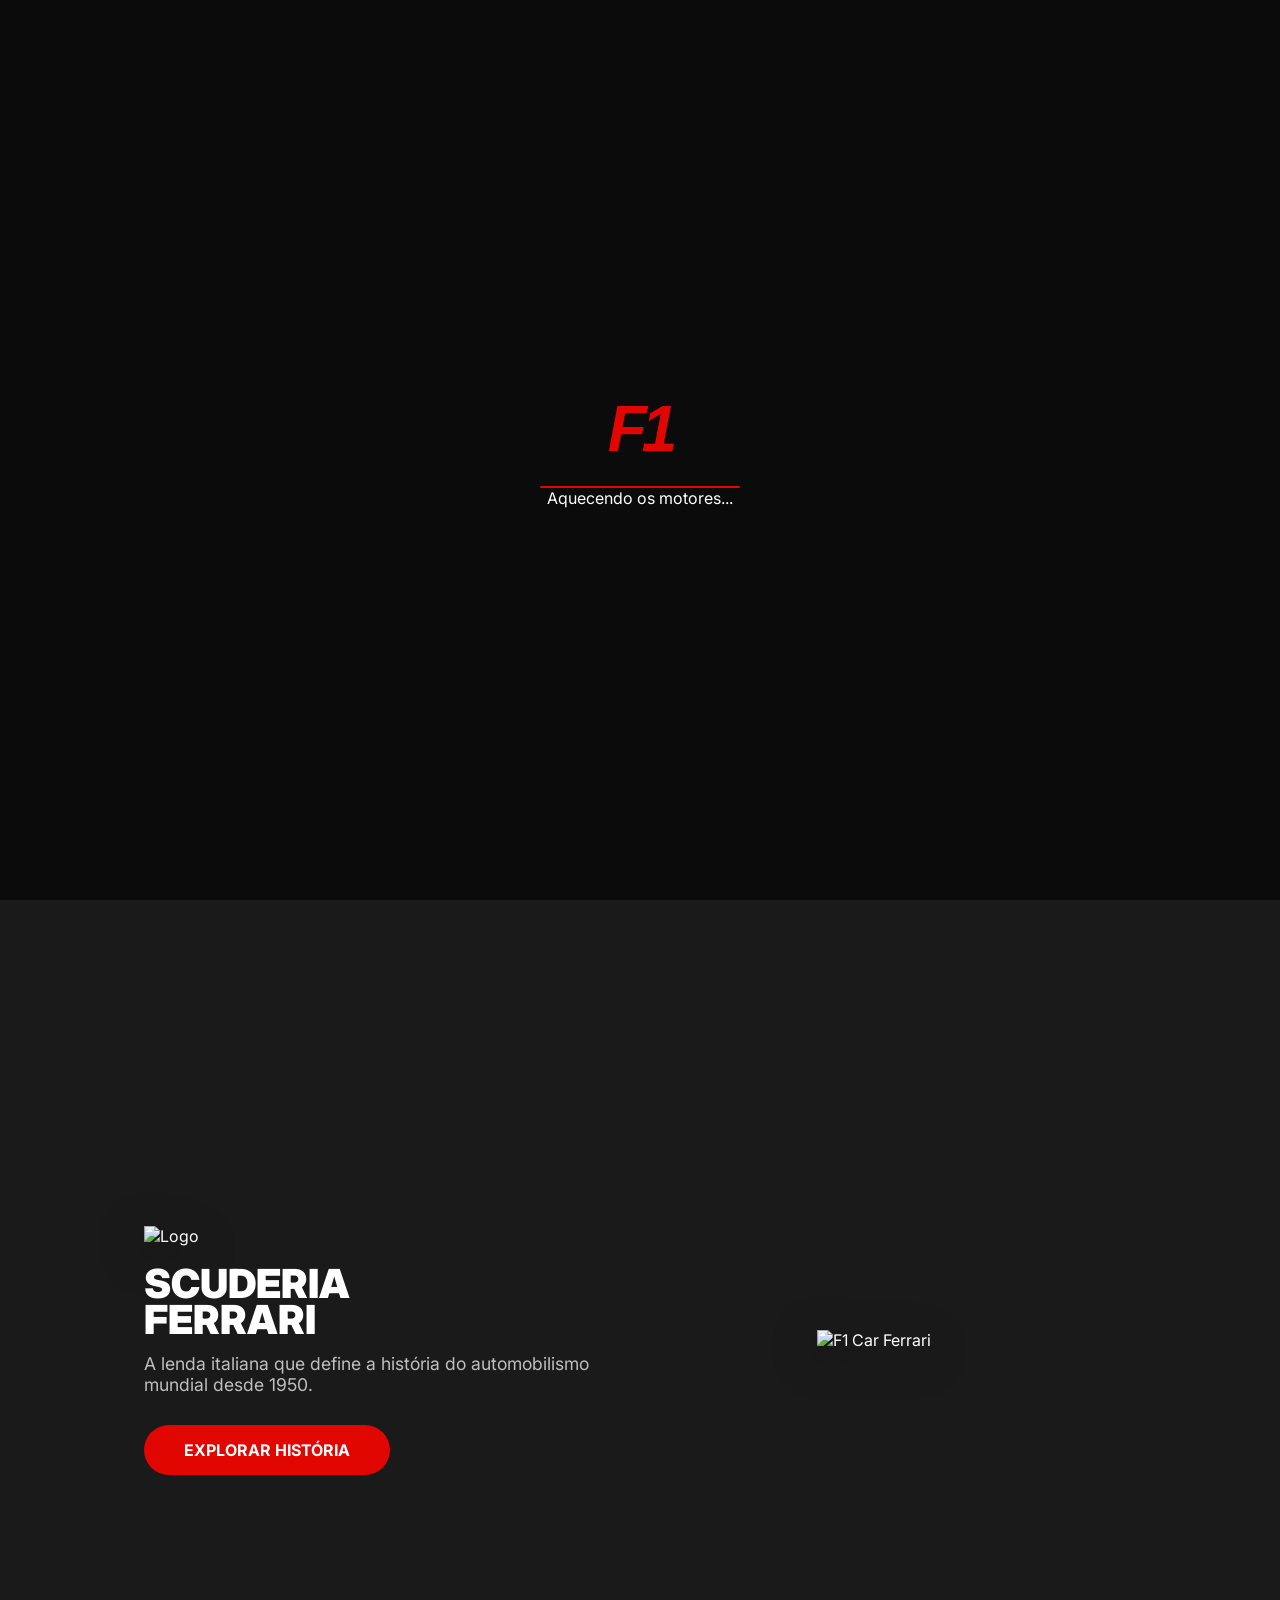
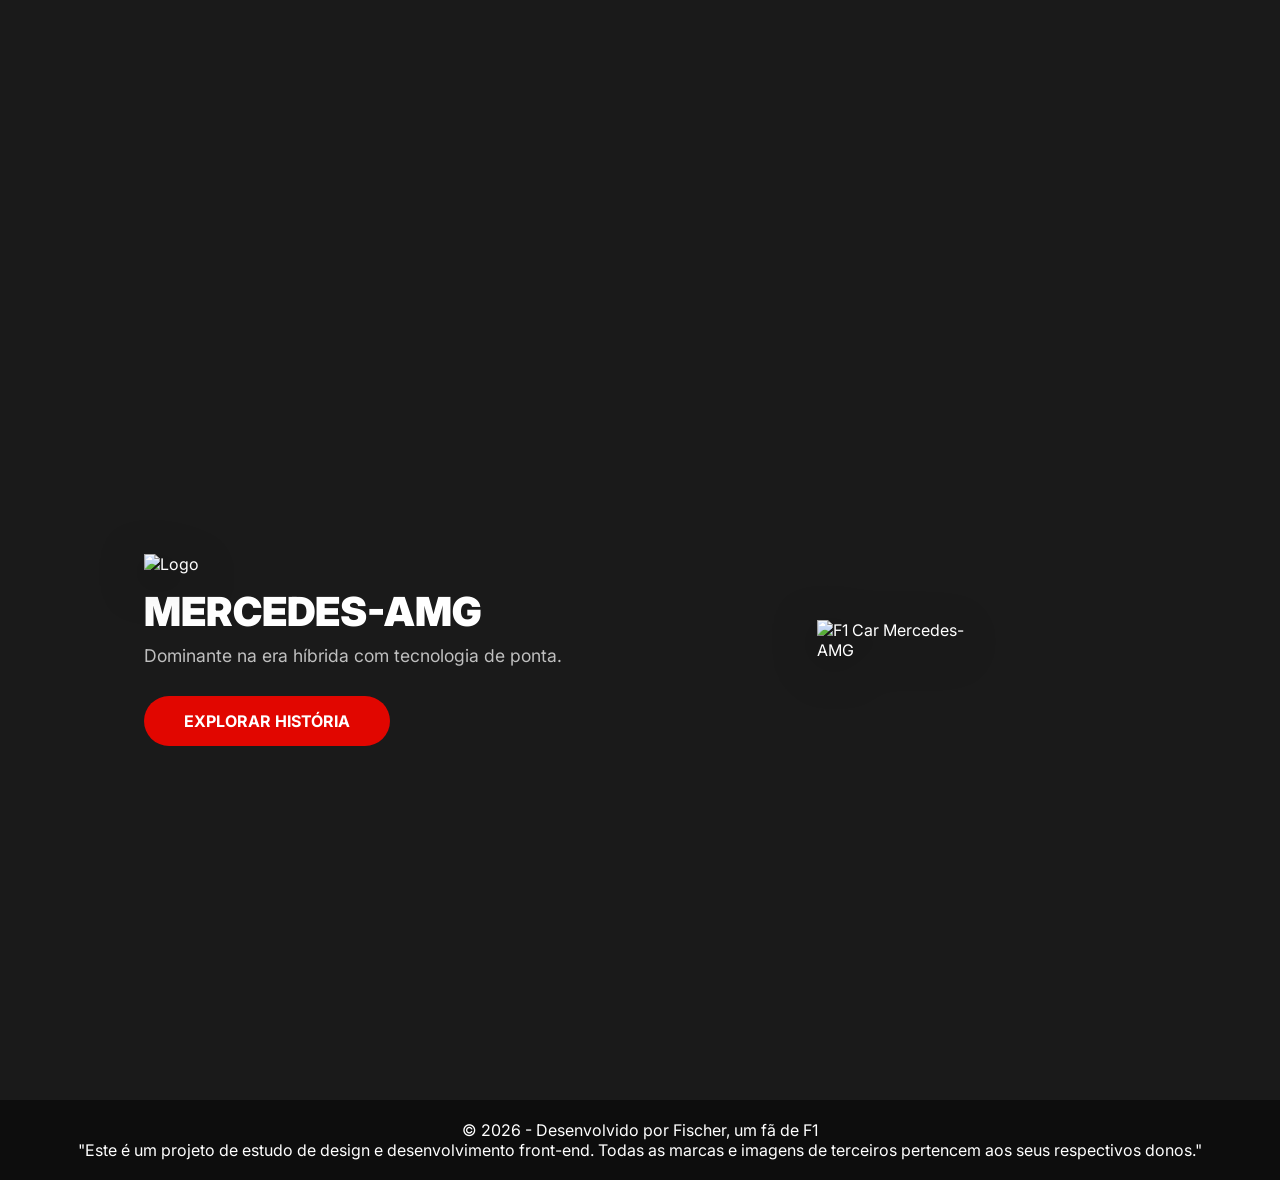
==== commit 8a79963a: "organized images" ====
--- a/index.html
+++ b/index.html
@@ -19,7 +19,7 @@
     </div>
 
     <header>
-        <h1>Portal Fórmula 1</h1>
+        <h1>F1</h1>
         
         <div class="menu-toggle" id="mobile-menu">
             <span class="bar"></span>
--- a/style.css
+++ b/style.css
@@ -126,9 +126,12 @@
 }
 
 header h1 {
-    font-size: 1.2rem;
+    font-size: 2em;
     text-transform: uppercase;
+    font-weight: 800;
+    font-style: italic;
     letter-spacing: 2px;
+    color: var(--f1-red);
 }
 
 nav ul {
@@ -207,7 +210,7 @@
     color: transparent;
     -webkit-text-stroke: 1px #fff;
     white-space: nowrap;
-    padding-left: 100%; /* Empurra o início para fora da tela */
+    padding-left: 10%; /* Empurra o início para fora da tela */
     animation: marquee-run 25s linear infinite;
 }
 
@@ -224,7 +227,7 @@
 }
 
 .main-title {
-    font-size: clamp(5rem, 18vw, 12rem);
+    font-size: clamp(5em, 18vw, 12rem);
     font-weight: 900;
     line-height: 0.8;
     letter-spacing: -8px; /* Deixa as letras "coladas" - estilo F1 */
@@ -299,7 +302,7 @@
     grid-template-columns: 1fr 1fr; 
     align-items: center;
     padding: 0 10%;
-    gap: 50px;
+    gap: 1em;
 }
 
 /* Estilo para o lado do Texto */
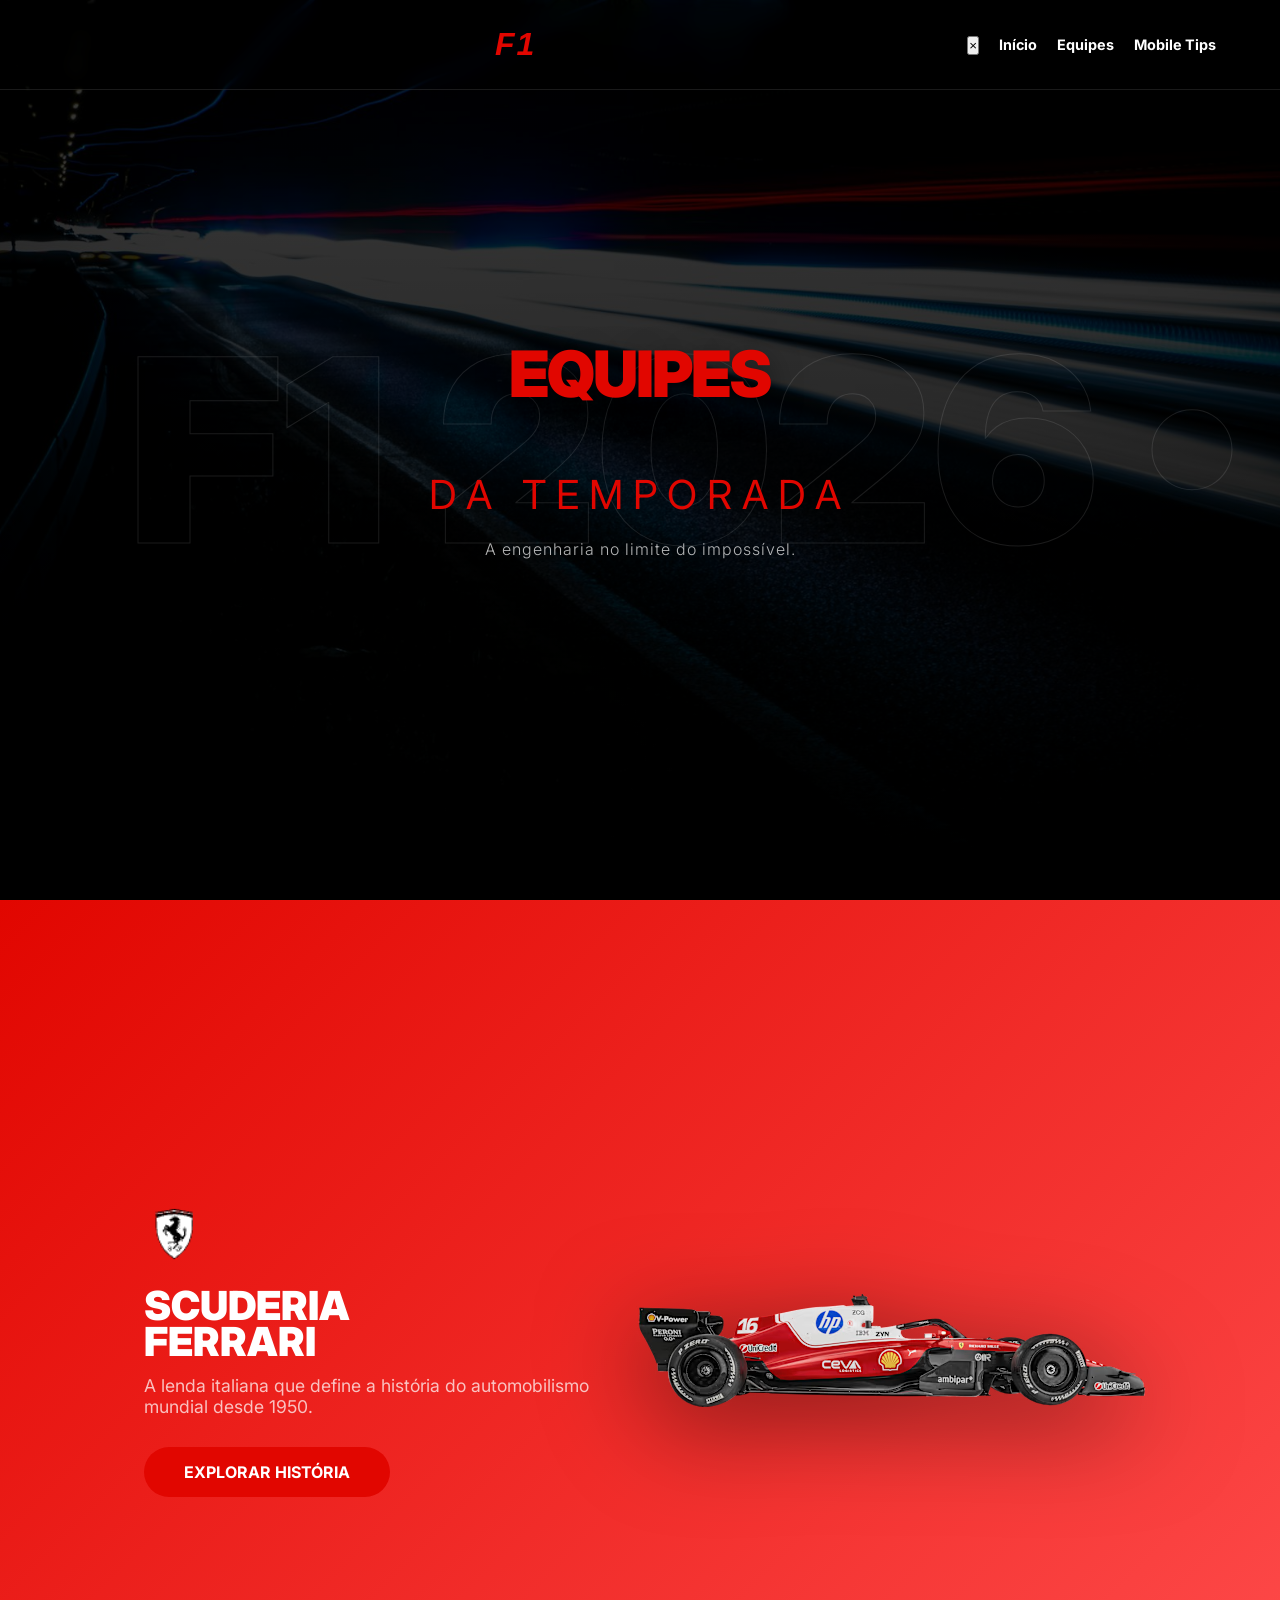
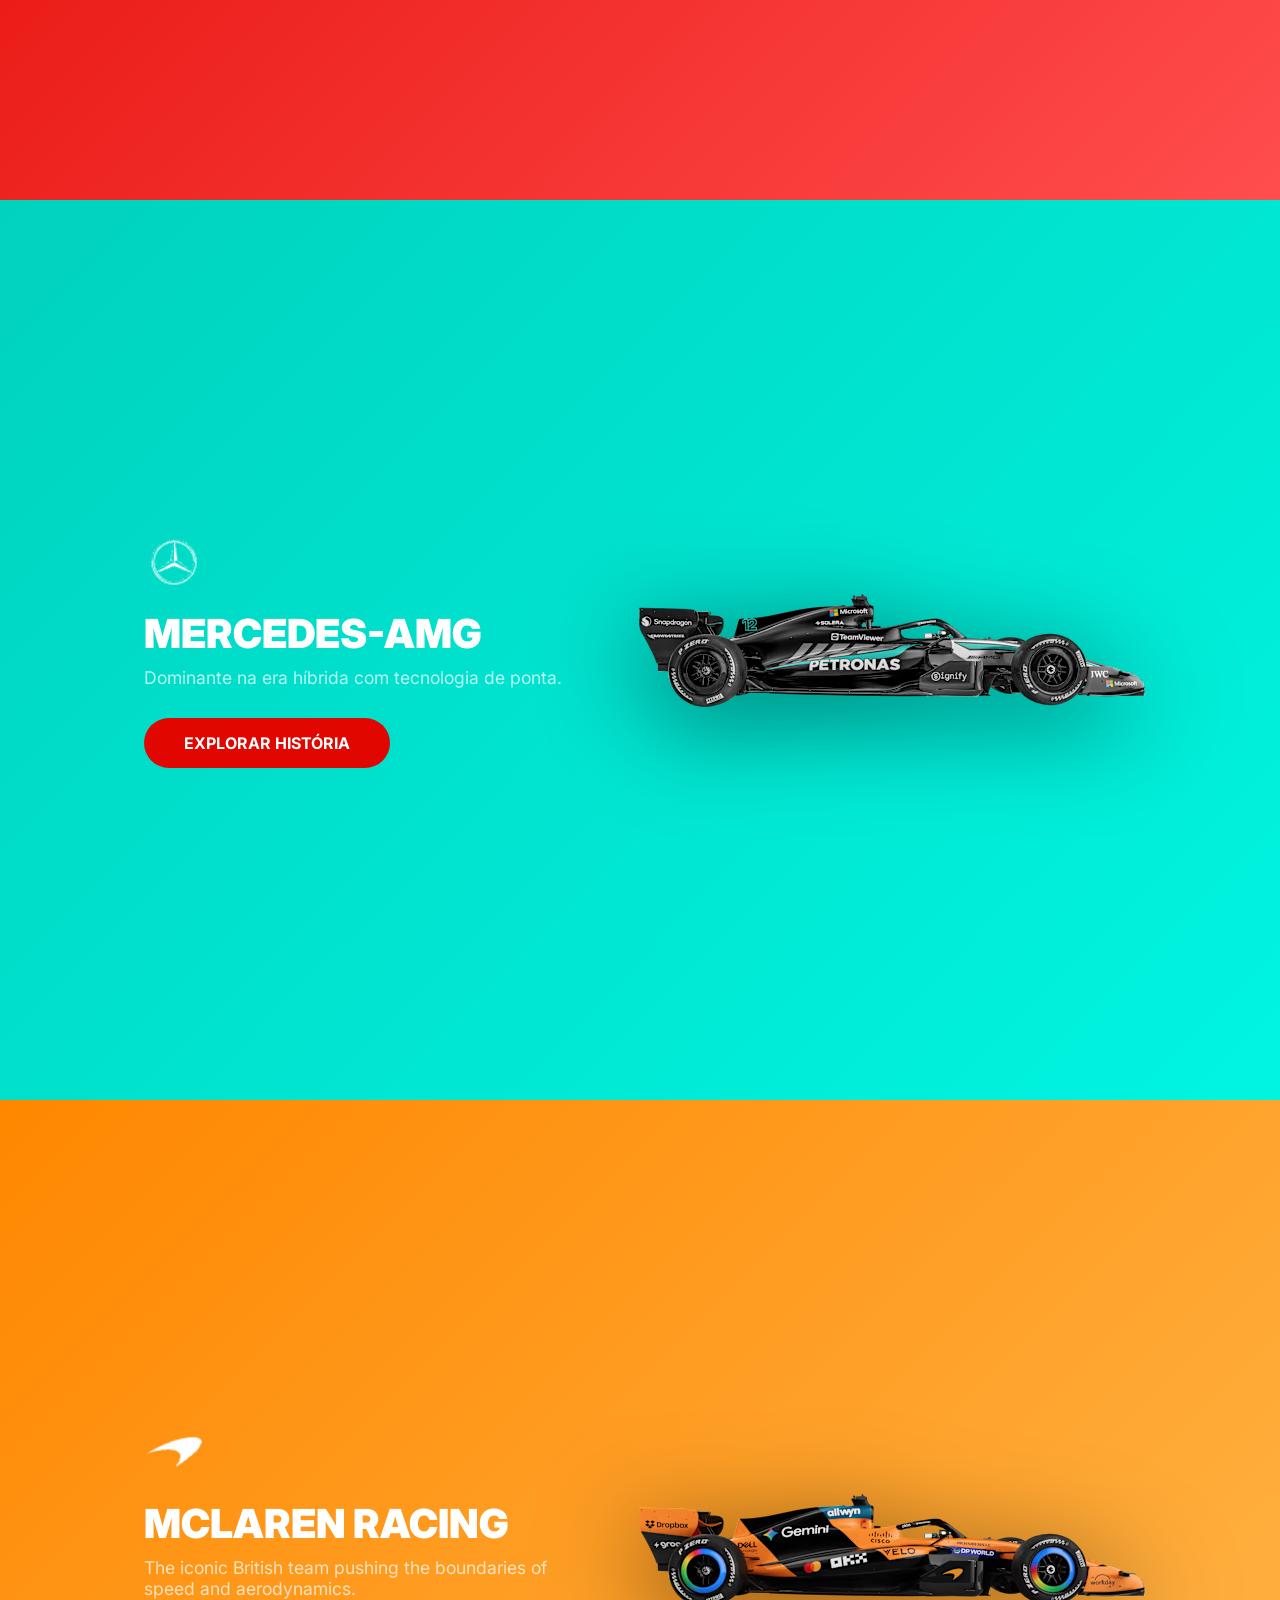
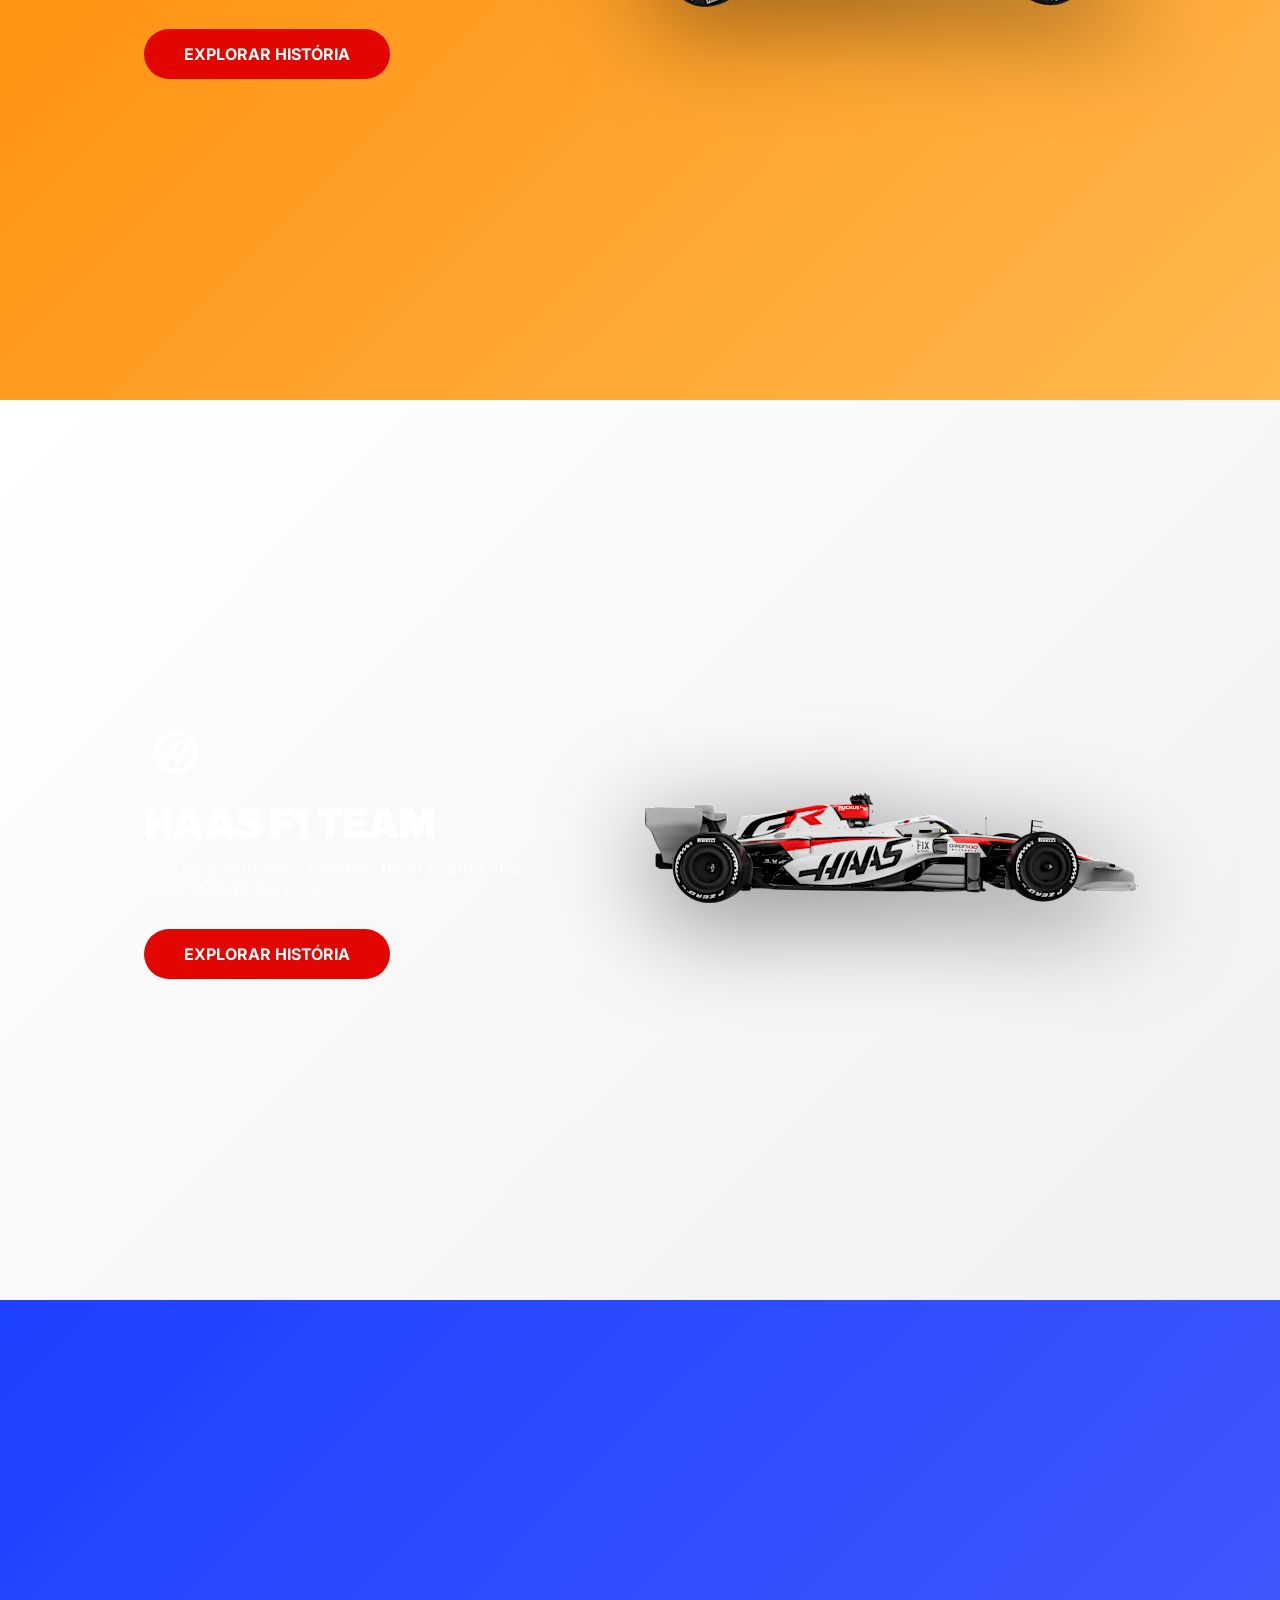
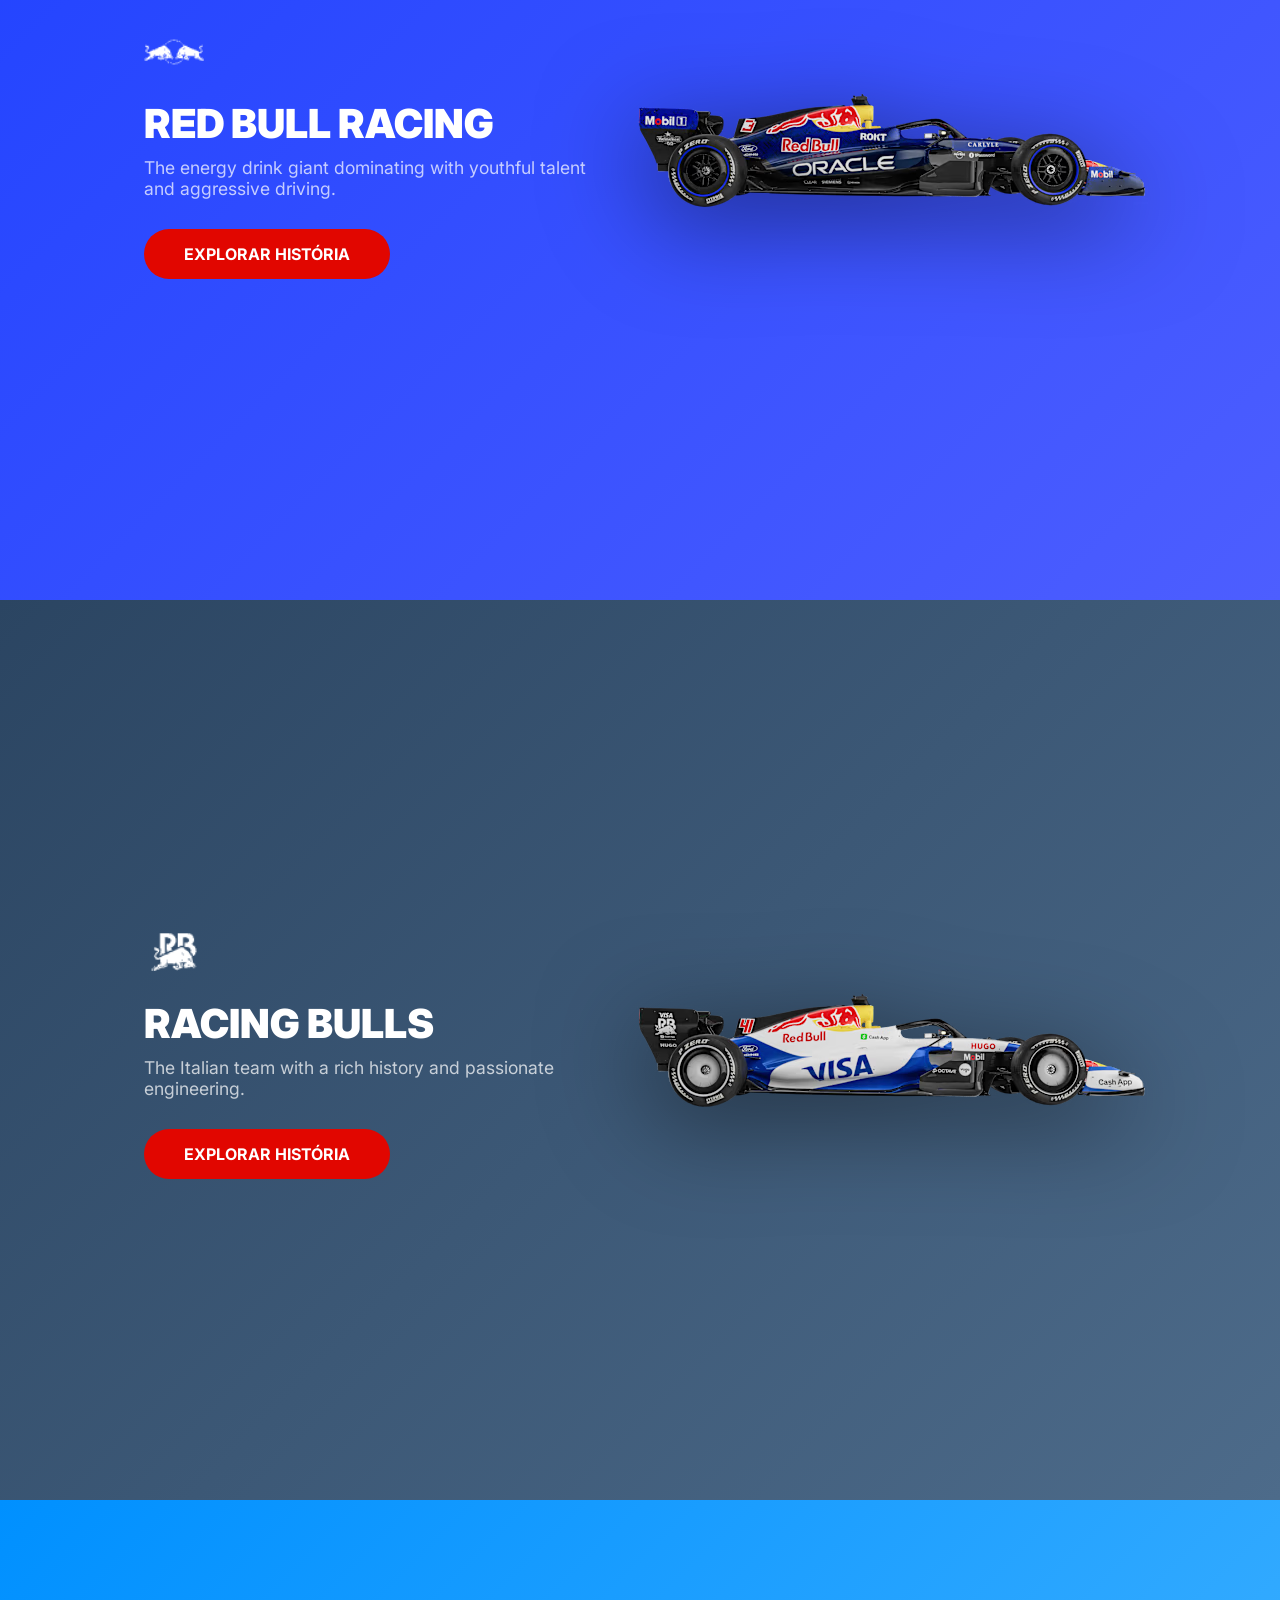
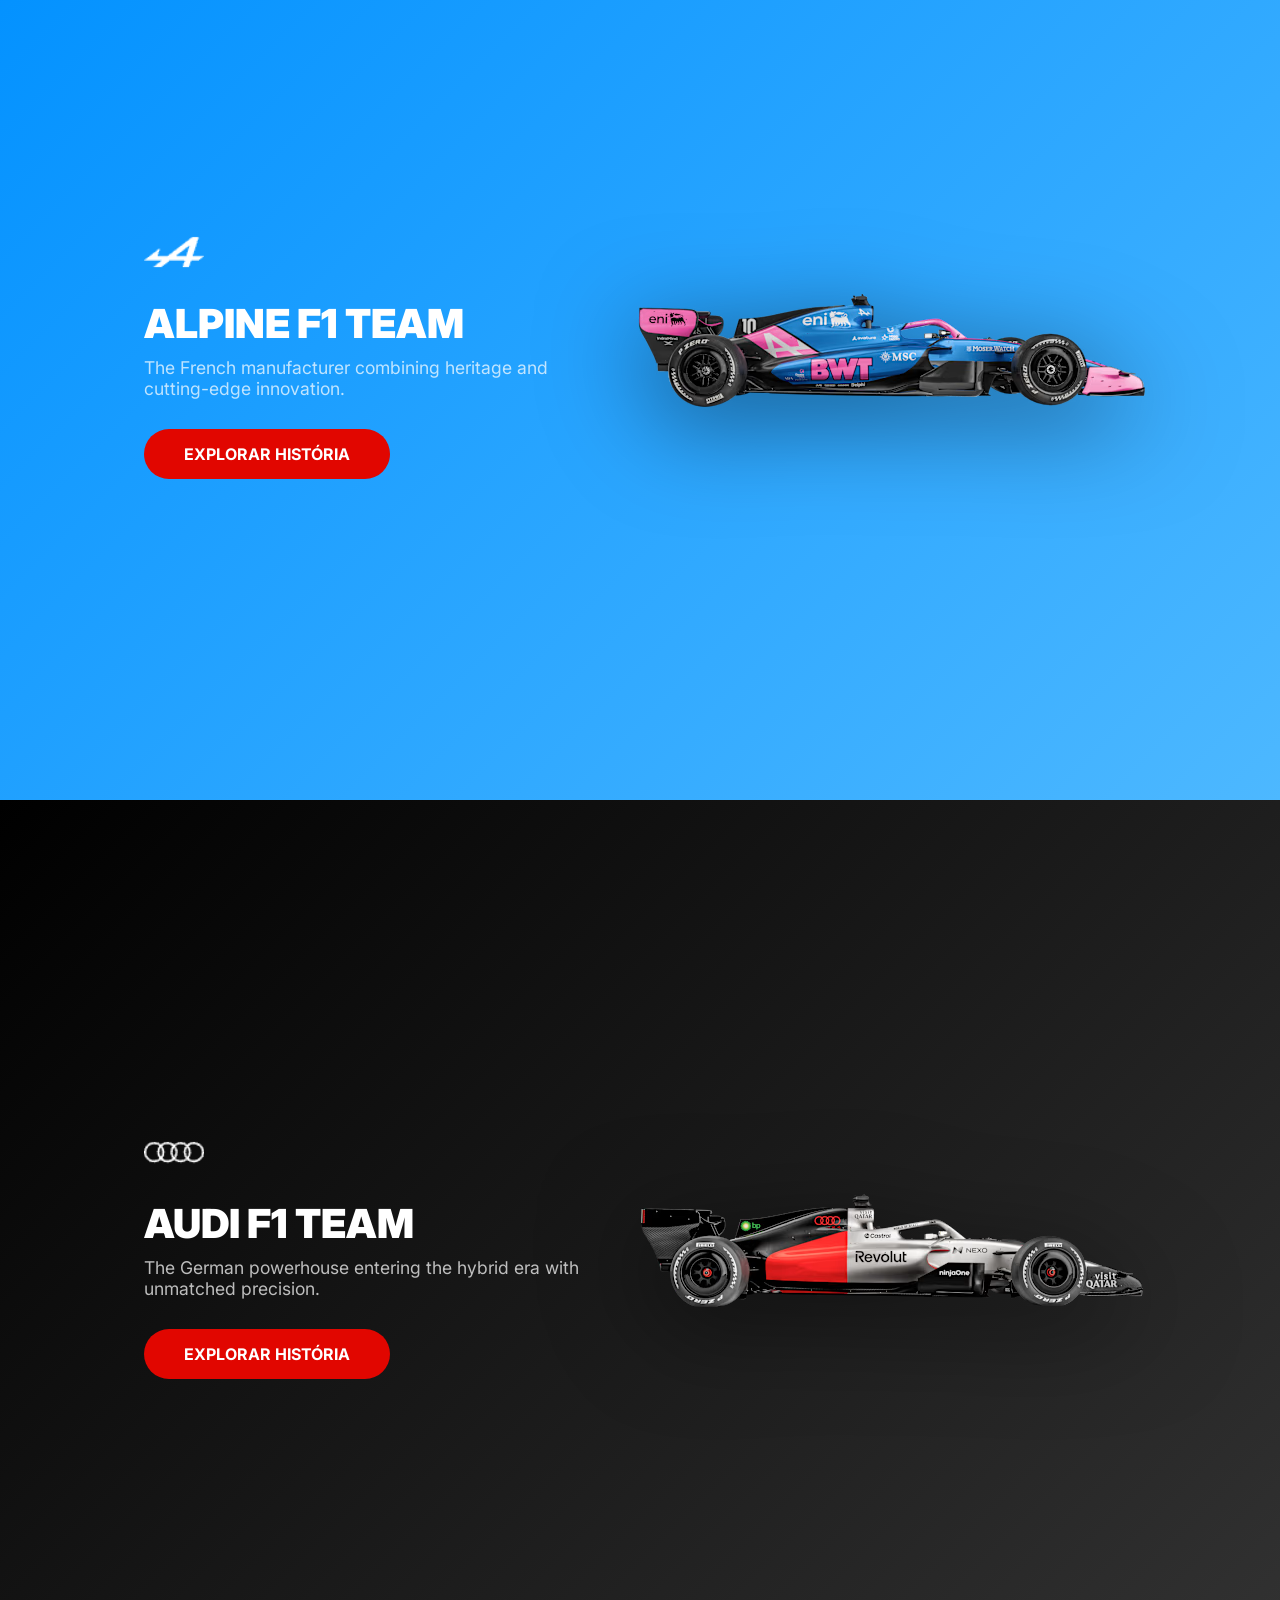
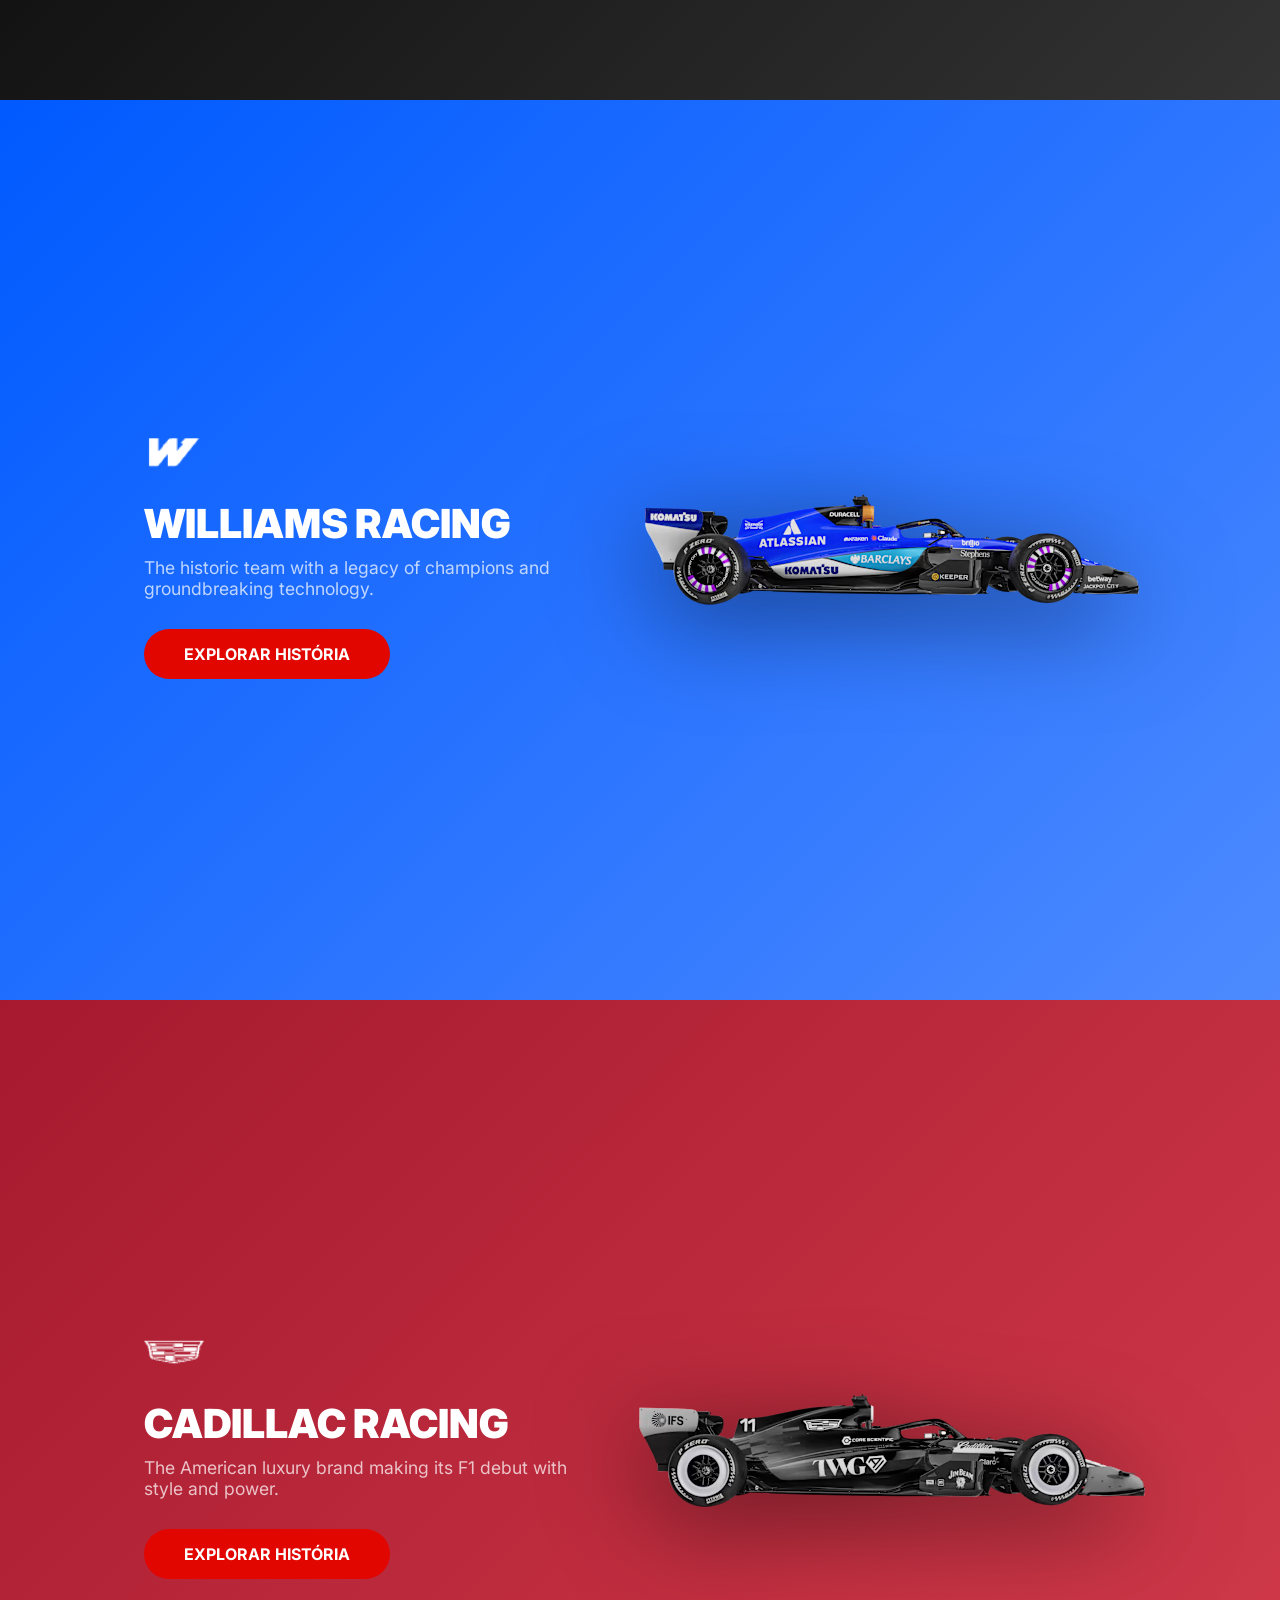
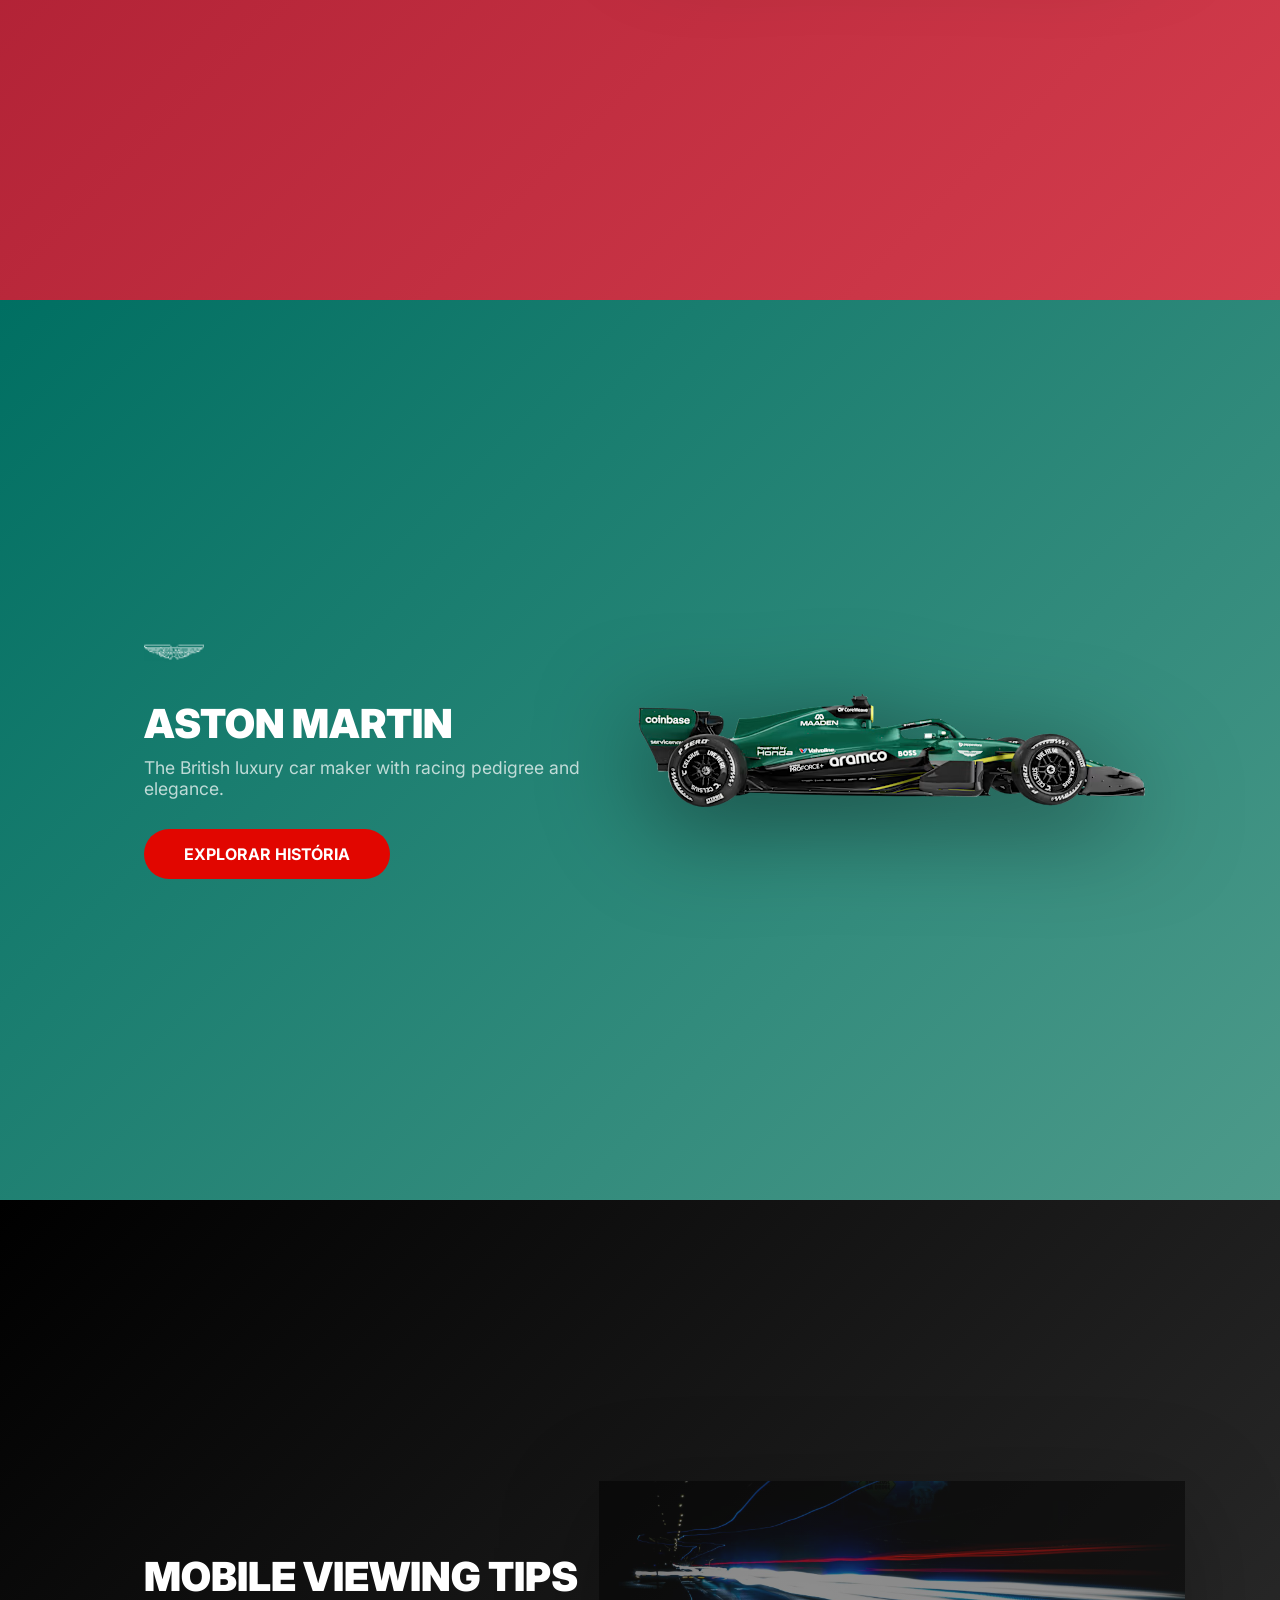
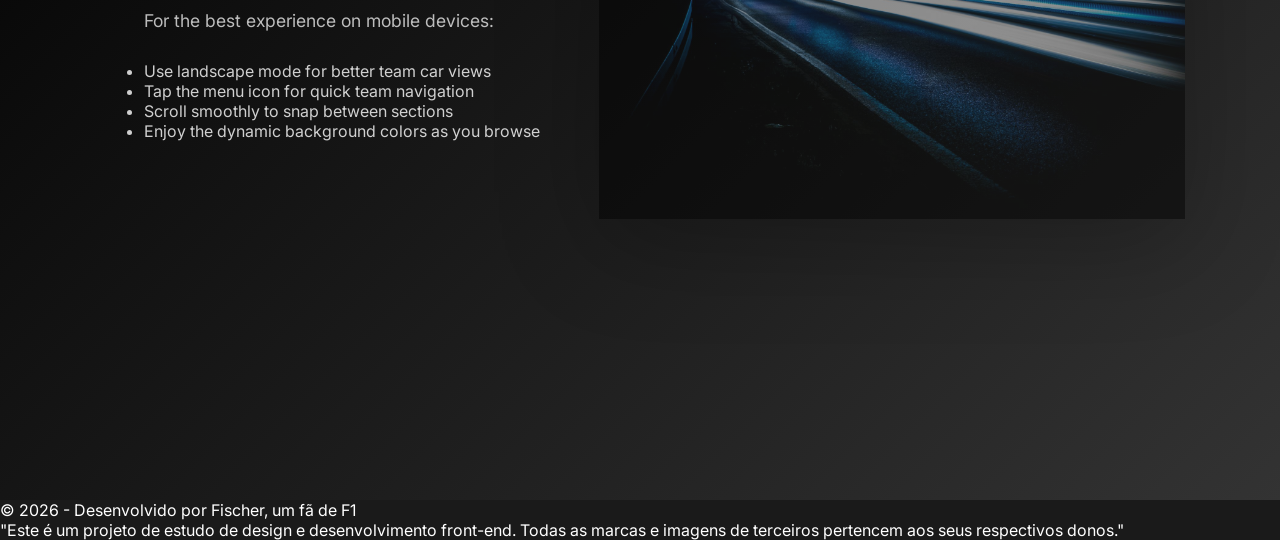
==== commit 57f83d90: "More responsive site, add images to the site" ====
--- a/index.html
+++ b/index.html
@@ -20,36 +20,92 @@
 
     <header>
         <h1>F1</h1>
-        
+        <nav>
+            <ul class="nav-list">
+                <li class="close-menu-mobile">
+                    <button id="close-menu" class="close-btn">&times;</button>
+                </li>
+                <li><a href="index.html" class="btn-header">Início</a></li>
+                
+                <li class="has-submenu">
+                    <a href="#" class="btn-header">Equipes</a>
+
+                    <div class="mega-menu">
+                        <div class="menu-teams-grid">
+
+                            <a href="teams/mercedes.html" class="menu-team-card" style="--clr: #27f4d2;">
+                                <img src="img/carros/mercedes-carro.webp" alt="Mercedes">
+                                <span>Mercedes</span>
+                            </a>
+
+                            <a href="teams/ferrari.html" class="menu-team-card" style="--clr: #B20023;">
+                                <img src="img/carros/ferrari-carro.webp" alt="Ferrari">
+                                <span>Ferrari</span>
+                            </a>
+
+                            <a href="teams/mclaren.html" class="menu-team-card" style="--clr: #E67300;">
+                                <img src="img/carros/mclaren-carro.webp" alt="McLaren">
+                                <span>McLaren</span>
+                            </a>                            
+
+                            <a href="teams/haas.html" class="menu-team-card" style="--clr: #C7CBCD;">
+                                <img src="img/carros/haas-carro.webp" alt="Haas F1 Team">
+                                <span>Haas F1 Team</span>
+                            </a>  
+
+                            <a href="teams/redbull.html" class="menu-team-card" style="--clr: #2F62AD;">
+                                <img src="img/carros/redbull-carro.webp" alt="Red Bull Racing">
+                                <span>Red Bull Racing</span>
+                            </a>      
+                            
+                            <a href="teams/racingbulls.html" class="menu-team-card" style="--clr: #507EF2;">
+                                <img src="img/carros/racingBulls-carro.webp" alt="Racing Bulls">
+                                <span>Racing Bulls</span>
+                            </a>                            
+
+                            <a href="teams/alpine.html" class="menu-team-card" style="--clr: #0090D0;">
+                                <img src="img/carros/apline-carro.webp" alt="Alpine">
+                                <span>Alpine</span>
+                            </a>                            
+
+                            <a href="teams/audi.html" class="menu-team-card" style="--clr: #E42900;">
+                                <img src="img/carros/audi-carro.webp" alt="Audi">
+                                <span>Audi</span>
+                            </a>  
+
+                            <a href="teams/williams.html" class="menu-team-card" style="--clr: #155ABE;">
+                                <img src="img/carros/williams-carro.webp" alt="Williams">
+                                <span>Williams</span>
+                            </a>  
+
+                            <a href="teams/cadillac.html" class="menu-team-card" style="--clr: #99999C;">
+                                <img src="img/carros/cadillac-carro.webp" alt="Cadillac">
+                                <span>Cadillac</span>
+                            </a>  
+
+                            <a href="teams/astonmartin.html" class="menu-team-card" style="--clr: #1E8764;">
+                                <img src="img/carros/aston-carro.webp" alt="Aston Martin">
+                                <span>Aston Martin</span>
+                            </a>  
+
+
+                        </div>
+                    </div>
+                </li>
+                <li><a href="#mobile-tips" class="btn-header">Mobile Tips</a></li>
+            </ul>
+        </nav>
         <div class="menu-toggle" id="mobile-menu">
             <span class="bar"></span>
             <span class="bar"></span>
             <span class="bar"></span>
         </div>
-
-        <nav>
-            <ul class="nav-list">
-                <li><a href="index.html" class="btn-header">Início</a></li>
-                
-                <li class="has-submenu">
-                    <a href="#" class="btn-header">Equipes</a>
-        
-                    <div class="mega-menu">
-                        <div class="menu-teams-grid">
-                            <a href="teams/ferrari.html" class="menu-team-card" style="--clr: #e10600;">
-                                <img src="assets/img/ferrari-carro-menu.webp" alt="Ferrari">
-                                <span>Ferrari</span>
-                            </a>
-                            <a href="teams/mercedes.html" class="menu-team-card" style="--clr: #27f4d2;">
-                                <img src="assets/img/mercedes-carro-menu.webp" alt="Mercedes">
-                                <span>Mercedes</span>
-                            </a>
-                        </div>
-                    </div>
-                </li>
-            </ul>
-        </nav>
     </header>
+
+
+
+
+
 
     <main>
         <section class="full-page intro">
@@ -64,41 +120,185 @@
             </div>
 
             <div class="overlay"></div>
-            <img src="assets/img/rastro-luzes.jpg" class="bg-dynamic">
-        </section>
+            <img src="img/main/rastro-luzes.jpg" class="bg-dynamic">
+        </section>
+
+
+
+
 
 
         <section class="full-page team-section" data-color="#e10600">
             <article class="team-content">
                 <div class="team-info">
-                    <img src="logo-ferrari-small.png" alt="Logo" style="width: 60px; margin-bottom: 20px;">
+                    <img src="img/logos/ferrari-logo.avif" alt="Logo" style="width: 60px; margin-bottom: 20px;">
                     <h3>Scuderia<br>Ferrari</h3>
                     <p>A lenda italiana que define a história do automobilismo mundial desde 1950.</p>
                     <a href="teams/ferrari.html" class="btn-details">Explorar História</a>
                 </div>
                 <div class="team-image">
-                    <img src="carro-ferrari.png" alt="F1 Car Ferrari">
-                </div>
-            </article>
-        </section>
-
-
-        <section class="full-page team-section" data-color="#00a19c">
-            <article class="team-content">
-                <div class="team-info">
-                    <img src="logo-ferrari-small.png" alt="Logo" style="width: 60px; margin-bottom: 20px;">
+                    <img src="img/carros/ferrari-carro.webp" alt="F1 Car Ferrari">
+                </div>
+            </article>
+        </section>
+
+
+        <section class="full-page team-section" data-color="#00d2be">
+            <article class="team-content">
+                <div class="team-info">
+                    <img src="img/logos/mercedes-logo.avif" alt="Logo" style="width: 60px; margin-bottom: 20px;">
                     <h3>Mercedes-AMG</h3>
                     <p>Dominante na era híbrida com tecnologia de ponta.</p>
                     <a href="teams/mercedes.html" class="btn-details">Explorar História</a>
                 </div>
                 <div class="team-image">
-                    <img src="carro-ferrari.png" alt="F1 Car Mercedes-AMG">
+                    <img src="img/carros/mercedes-carro.webp" alt="F1 Car Mercedes-AMG">
+                </div>
+            </article>
+        </section>
+
+        <section class="full-page team-section" data-color="#ff8700">
+            <article class="team-content">
+                <div class="team-info">
+                    <img src="img/logos/mclaren-logo.avif" alt="Logo" style="width: 60px; margin-bottom: 20px;">
+                    <h3>McLaren Racing</h3>
+                    <p>The iconic British team pushing the boundaries of speed and aerodynamics.</p>
+                    <a href="teams/mclaren.html" class="btn-details">Explorar História</a>
+                </div>
+                <div class="team-image">
+                    <img src="img/carros/mclaren-carro.webp" alt="F1 Car McLaren">
+                </div>
+            </article>
+        </section>
+
+        <section class="full-page team-section" data-color="#ffffff">
+            <article class="team-content">
+                <div class="team-info">
+                    <img src="img/logos/hass-logo.avif" alt="Logo" style="width: 60px; margin-bottom: 20px;">
+                    <h3>Haas F1 Team</h3>
+                    <p>The American entry bringing fresh energy and innovation to the grid.</p>
+                    <a href="#" class="btn-details">Explorar História</a>
+                </div>
+                <div class="team-image">
+                    <img src="img/carros/haas-carro.webp" alt="F1 Car Haas">
+                </div>
+            </article>
+        </section>
+
+        <section class="full-page team-section" data-color="#1e41ff">
+            <article class="team-content">
+                <div class="team-info">
+                    <img src="img/logos/redbull-logo.avif" alt="Logo" style="width: 60px; margin-bottom: 20px;">
+                    <h3>Red Bull Racing</h3>
+                    <p>The energy drink giant dominating with youthful talent and aggressive driving.</p>
+                    <a href="teams/redbull.html" class="btn-details">Explorar História</a>
+                </div>
+                <div class="team-image">
+                    <img src="img/carros/redbull-carro.webp" alt="F1 Car Red Bull">
+                </div>
+            </article>
+        </section>
+
+        <section class="full-page team-section" data-color="#2b4562">
+            <article class="team-content">
+                <div class="team-info">
+                    <img src="img/logos/racingbulls-logo.avif" alt="Logo" style="width: 60px; margin-bottom: 20px;">
+                    <h3>Racing Bulls</h3>
+                    <p>The Italian team with a rich history and passionate engineering.</p>
+                    <a href="#" class="btn-details">Explorar História</a>
+                </div>
+                <div class="team-image">
+                    <img src="img/carros/racingBulls-carro.webp" alt="F1 Car Racing Bulls">
+                </div>
+            </article>
+        </section>
+
+        <section class="full-page team-section" data-color="#0090ff">
+            <article class="team-content">
+                <div class="team-info">
+                    <img src="img/logos/alpine-logo.avif" alt="Logo" style="width: 60px; margin-bottom: 20px;">
+                    <h3>Alpine F1 Team</h3>
+                    <p>The French manufacturer combining heritage and cutting-edge innovation.</p>
+                    <a href="#" class="btn-details">Explorar História</a>
+                </div>
+                <div class="team-image">
+                    <img src="img/carros/apline-carro.webp" alt="F1 Car Alpine">
+                </div>
+            </article>
+        </section>
+
+        <section class="full-page team-section" data-color="#000000">
+            <article class="team-content">
+                <div class="team-info">
+                    <img src="img/logos/audi-logo.avif" alt="Logo" style="width: 60px; margin-bottom: 20px;">
+                    <h3>Audi F1 Team</h3>
+                    <p>The German powerhouse entering the hybrid era with unmatched precision.</p>
+                    <a href="#" class="btn-details">Explorar História</a>
+                </div>
+                <div class="team-image">
+                    <img src="img/carros/audi-carro.webp" alt="F1 Car Audi">
+                </div>
+            </article>
+        </section>
+
+        <section class="full-page team-section" data-color="#005aff">
+            <article class="team-content">
+                <div class="team-info">
+                    <img src="img/logos/williams-logo.avif" alt="Logo" style="width: 60px; margin-bottom: 20px;">
+                    <h3>Williams Racing</h3>
+                    <p>The historic team with a legacy of champions and groundbreaking technology.</p>
+                    <a href="#" class="btn-details">Explorar História</a>
+                </div>
+                <div class="team-image">
+                    <img src="img/carros/williams-carro.webp" alt="F1 Car Williams">
+                </div>
+            </article>
+        </section>
+
+        <section class="full-page team-section" data-color="#a6192e">
+            <article class="team-content">
+                <div class="team-info">
+                    <img src="img/logos/cadillac-logo.avif" alt="Logo" style="width: 60px; margin-bottom: 20px;">
+                    <h3>Cadillac Racing</h3>
+                    <p>The American luxury brand making its F1 debut with style and power.</p>
+                    <a href="#" class="btn-details">Explorar História</a>
+                </div>
+                <div class="team-image">
+                    <img src="img/carros/cadillac-carro.webp" alt="F1 Car Cadillac">
+                </div>
+            </article>
+        </section>
+
+        <section class="full-page team-section" data-color="#006f62">
+            <article class="team-content">
+                <div class="team-info">
+                    <img src="img/logos/astonmartim-logo.avif" alt="Logo" style="width: 60px; margin-bottom: 20px;">
+                    <h3>Aston Martin</h3>
+                    <p>The British luxury car maker with racing pedigree and elegance.</p>
+                    <a href="#" class="btn-details">Explorar História</a>
+                </div>
+                <div class="team-image">
+                    <img src="img/carros/aston-carro.webp" alt="F1 Car Aston Martin">
                 </div>
             </article>
         </section> 
-    </main>
-
-    <footer>
+        <section id="mobile-tips" class="full-page team-section" data-color="#000000">
+            <article class="team-content">
+                <div class="team-info">
+                    <h3>Mobile Viewing Tips</h3>
+                    <p>For the best experience on mobile devices:</p>
+                    <ul style="text-align: left; color: rgba(255,255,255,0.8);">
+                        <li>Use landscape mode for better team car views</li>
+                        <li>Tap the menu icon for quick team navigation</li>
+                        <li>Scroll smoothly to snap between sections</li>
+                        <li>Enjoy the dynamic background colors as you browse</li>
+                    </ul>
+                </div>
+                <div class="team-image">
+                    <img src="img/main/rastro-luzes.jpg" alt="F1 Action" style="opacity: 0.5;">
+                </div>
+            </article>
+        </section>
         <p>&copy; 2026 - Desenvolvido por Fischer, um fã de F1</p>
         <p>"Este é um projeto de estudo de design e desenvolvimento front-end.
             Todas as marcas e imagens de terceiros pertencem aos seus respectivos donos."</p>
--- a/style.css
+++ b/style.css
@@ -115,6 +115,7 @@
     top: 0;
     width: 100%;
     height: 10vh;
+    min-height: 60px; /* Minimum height for mobile */
     display: flex;
     justify-content: space-between;
     align-items: center;
@@ -132,6 +133,8 @@
     font-style: italic;
     letter-spacing: 2px;
     color: var(--f1-red);
+    flex: 1;
+    text-align: center;
 }
 
 nav ul {
@@ -157,6 +160,51 @@
     align-items: center;
     scroll-snap-align: start; /* Gruda no topo */
     padding: 20px;
+}
+
+/* Team sections with gradients */
+.team-section[data-color="#e10600"] {
+    background: linear-gradient(135deg, #e10600, #ff4d4d);
+}
+
+.team-section[data-color="#00d2be"] {
+    background: linear-gradient(135deg, #00d2be, #00f5e1);
+}
+
+.team-section[data-color="#ff8700"] {
+    background: linear-gradient(135deg, #ff8700, #ffb84d);
+}
+
+.team-section[data-color="#ffffff"] {
+    background: linear-gradient(135deg, #ffffff, #f0f0f0);
+}
+
+.team-section[data-color="#1e41ff"] {
+    background: linear-gradient(135deg, #1e41ff, #4d5eff);
+}
+
+.team-section[data-color="#2b4562"] {
+    background: linear-gradient(135deg, #2b4562, #4d6b8a);
+}
+
+.team-section[data-color="#0090ff"] {
+    background: linear-gradient(135deg, #0090ff, #4db8ff);
+}
+
+.team-section[data-color="#000000"] {
+    background: linear-gradient(135deg, #000000, #333333);
+}
+
+.team-section[data-color="#005aff"] {
+    background: linear-gradient(135deg, #005aff, #4d8aff);
+}
+
+.team-section[data-color="#a6192e"] {
+    background: linear-gradient(135deg, #a6192e, #d43d4d);
+}
+
+.team-section[data-color="#006f62"] {
+    background: linear-gradient(135deg, #006f62, #4d9a8a);
 }
 
 /* --- INTRO RE-DESIGN --- */
@@ -364,7 +412,7 @@
         padding: 20px;
         border-radius: 15px;
         border: 1px solid rgba(255,255,255,0.1);
-        width: 500px;
+        width: 700px; /* Increased width */
         
         /* Estado inicial: Invisível */
         opacity: 0;
@@ -381,23 +429,31 @@
 
     .menu-teams-grid {
         display: grid;
-        grid-template-columns: repeat(2, 1fr);
+        grid-template-columns: repeat(3, 1fr); /* 3 columns for better fit */
         gap: 15px;
+    }
+
+    .menu-toggle {
+        display: none; /* Hide on desktop */
     }
 }
 
 
 /* --- TUDO PARA MOBILE E TABLETS (Abaixo de 900px) --- */
 @media (max-width: 900px) {
-    .mega-menu {
-        display: block; /* No mobile, ele já faz parte do scroll do menu */
-        margin-top: 20px;
-    }
+    .nav-list {
+        display: none; /* Hide nav-list on mobile */
+    }
+
+    .menu-toggle {
+        display: block; /* Show menu toggle on mobile */
+    }
+
     /* 1. Ajuste das Seções de Times (Coluna Única) */
     .team-content {
         grid-template-columns: 1fr;
         text-align: center;
-        padding-top: 10vh;
+        padding: 10vh 5% 5% 5%; /* Better padding for mobile */
         gap: 20px;
     }
     
@@ -408,16 +464,20 @@
     
     .team-info p {
         margin: 0 auto 30px auto;
+        font-size: 1rem; /* Smaller font for mobile */
+        max-width: 100%; /* Allow full width on mobile */
     }
     
     .team-image {
-        order: 90%;
-        max-width: 350px; /* Imagem em cima no mobile */
+        order: 1; /* Image on top for mobile */
+        max-width: 100%;
+        height: auto;
     }
 
     .team-image img {
-        width: 100%;
-        max-width: 400px; /* Evita que o carro fique gigante demais no celular */
+        width: 100%; /* Make image responsive */
+        max-width: 350px;
+        height: auto;
     }
 
     nav {
@@ -450,23 +510,52 @@
     .nav-list.active {
         transform: translateX(0);
         visibility: visible;
+        display: flex !important;
+    }
+
+    /* Close button */
+    .close-menu-mobile {
+        position: absolute;
+        top: 20px;
+        right: 20px;
+        list-style: none;
+    }
+
+    .close-btn {
+        background: none;
+        border: none;
+        color: white;
+        font-size: 2em;
+        cursor: pointer;
+        padding: 10px;
+        border-radius: 50%;
+        transition: background 0.3s;
+    }
+
+    .close-btn:hover {
+        background: rgba(255, 255, 255, 0.1);
     }
 
     /* Links do Menu */
     .nav-list a {
-        font-size: 2.5em; /* Ajustei para não quebrar em telas menores */
+        font-size: 2em; /* Slightly smaller for better fit */
         font-weight: 900;
         text-transform: uppercase;
         color: #fff;
         text-decoration: none;
         letter-spacing: -1px;
+        padding: 15px 20px; /* Add padding for larger touch targets */
+        display: block; /* Make full width clickable */
+        border-radius: 10px; /* Rounded corners */
+        transition: all 0.3s ease;
     }
 
     /* Efeito de Hover/Toque */
     .nav-list a:active, .nav-list a:hover {
         color: var(--f1-red);
-        transform: skewX(-10deg); /* Inclinação estilo corrida */
-        padding-left: 20px;
+        transform: skewX(-5deg) scale(1.05); /* Less skew, add scale for mobile */
+        background: rgba(255, 255, 255, 0.1); /* Background on touch */
+        padding-left: 30px;
     }
 
     /* Linha decorativa atrás dos links */
@@ -530,18 +619,20 @@
         background: rgba(255, 255, 255, 0.05);
         border: 1px solid rgba(255, 255, 255, 0.1);
         border-radius: 10px;
-        padding: 15px;
+        padding: 20px; /* Larger padding for touch */
         text-align: center;
         text-decoration: none;
         transition: 0.3s;
         display: flex;
         flex-direction: column;
         align-items: center;
+        min-height: 120px; /* Minimum height for consistency */
     }
 
     .menu-team-card img {
-        width: 100%;
-        height: auto;
+        width: 80px; /* Fixed size for mobile */
+        height: 60px;
+        object-fit: contain;
         filter: drop-shadow(0 5px 15px rgba(0,0,0,0.5));
         transition: 0.3s;
     }
@@ -555,20 +646,26 @@
     }
 
     /* Efeito de seleção */
-    .menu-team-card:hover {
+    .menu-team-card:hover, .menu-team-card:active {
         background: rgba(255, 255, 255, 0.1);
         border-color: var(--clr); /* Usa a cor definida no HTML */
         transform: scale(1.05);
     }
 
-    .menu-team-card:hover img {
+    .menu-team-card:hover img, .menu-team-card:active img {
         transform: translateY(-5px);
     }
 
-}
-
-
-.team-content img {
+@keyframes navLinkFade {
+    from {
+        opacity: 0;
+        transform: translateX(50px);
+    }
+    to {
+        opacity: 1;
+        transform: translateX(0);
+    }
+}
     width: 150px;
     margin-bottom: 20px;
     filter: drop-shadow(0 10px 20px rgba(0,0,0,0.5));
@@ -608,4 +705,157 @@
     text-align: center;
     background: rgba(0,0,0,0.5);
     scroll-snap-align: end;
+}
+
+/* Mobile-first enhancements */
+@media (max-width: 900px) {
+    /* Larger touch targets */
+    .btn-details {
+        padding: 20px 50px;
+        font-size: 1.2em;
+    }
+
+    .menu-toggle {
+        padding: 15px;
+    }
+
+    .close-btn {
+        padding: 15px;
+        font-size: 2em;
+    }
+
+    /* Better spacing for mobile */
+    .team-info h3 {
+        font-size: clamp(2em, 6vw, 4em);
+    }
+
+    .team-info p {
+        font-size: 1.4rem;
+        margin-bottom: 50px;
+    }
+
+    /* Mobile tips section */
+    #mobile-tips .team-info ul {
+        list-style: none;
+        padding: 0;
+    }
+
+    #mobile-tips .team-info li {
+        margin-bottom: 15px;
+        font-size: 1.2em;
+    }
+
+    /* Improve intro section for mobile */
+    .intro-content {
+        padding: 0 20px;
+    }
+
+    .main-title {
+        font-size: clamp(3em, 15vw, 8rem); /* Better scaling for mobile */
+    }
+
+    .sub-title {
+        font-size: clamp(1em, 5vw, 2em);
+        letter-spacing: 5px; /* Less spacing on mobile */
+    }
+
+    /* Better button sizing */
+    .btn-details {
+        padding: 18px 40px;
+        font-size: 1.1em;
+        min-width: 200px;
+    }
+
+    /* Header adjustments for very small screens */
+    header h1 {
+        font-size: 1.5em;
+    }
+
+    .menu-toggle {
+        padding: 10px;
+    }
+
+    .close-btn {
+        padding: 12px;
+        font-size: 1.5em;
+    }
+}
+
+/* Extra small screens */
+@media (max-width: 480px) {
+    header {
+        padding: 0 15px;
+    }
+
+    header h1 {
+        font-size: 1.2em;
+    }
+
+    .intro-content {
+        padding: 0 15px;
+    }
+
+    .main-title {
+        font-size: clamp(2.5em, 18vw, 6rem);
+    }
+
+    .sub-title {
+        font-size: clamp(0.8em, 6vw, 1.5em);
+        letter-spacing: 3px;
+    }
+
+    .team-content {
+        padding: 12vh 10px 20px 10px;
+        gap: 15px;
+    }
+
+    .team-info h3 {
+        font-size: clamp(1.8em, 8vw, 3em);
+        margin-bottom: 15px;
+    }
+
+    .team-info p {
+        font-size: 1.1rem;
+        margin-bottom: 30px;
+    }
+
+    .team-image img {
+        max-width: 280px;
+    }
+
+    .btn-details {
+        padding: 15px 30px;
+        font-size: 1em;
+        min-width: 180px;
+    }
+
+    /* Mobile menu adjustments */
+    .nav-list a {
+        font-size: 1.5em;
+        padding: 12px 15px;
+    }
+
+    .menu-teams-grid {
+        grid-template-columns: 1fr; /* Single column for very small screens */
+        gap: 10px;
+    }
+
+    .menu-team-card {
+        padding: 15px;
+        min-height: 100px;
+    }
+
+    .menu-team-card img {
+        width: 60px;
+        height: 45px;
+    }
+
+    .menu-team-card span {
+        font-size: 0.8rem;
+    }
+
+    footer {
+        padding: 15px 10px;
+        font-size: 0.9em;
+    }
 }
